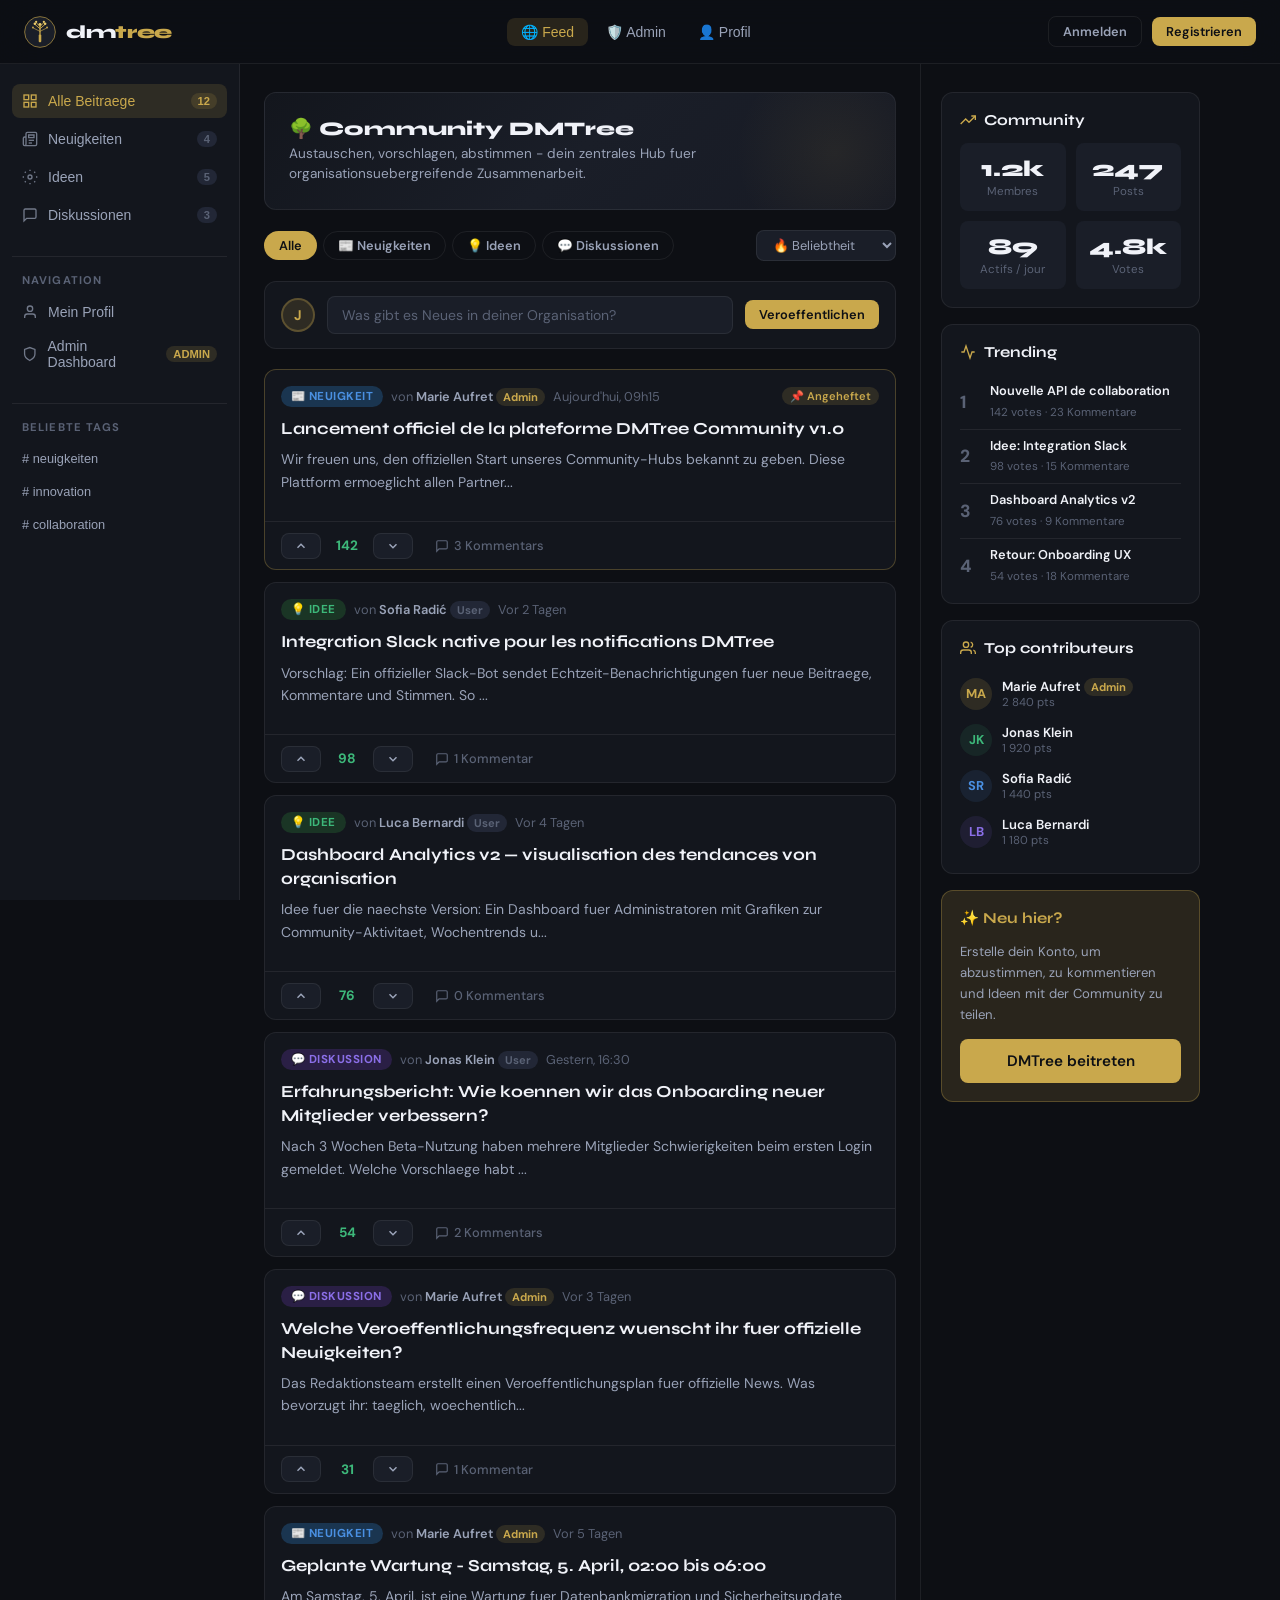
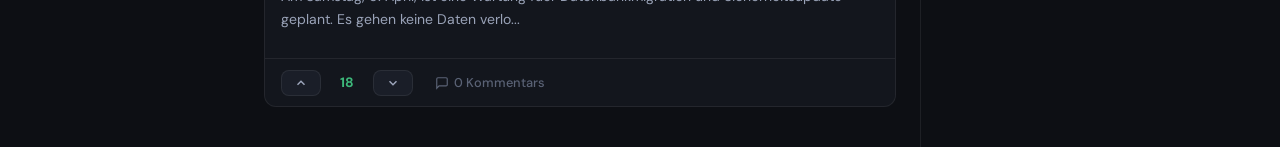
==== frontend/index.html @ 6db321a2 "project base" ====
<!DOCTYPE html>
<html lang="fr">
<head>
<meta charset="UTF-8"/>
<meta name="viewport" content="width=device-width, initial-scale=1.0"/>
<title>DMTree Community — Hub</title>
<link rel="preconnect" href="https://fonts.googleapis.com"/>
<link href="https://fonts.googleapis.com/css2?family=Syne:wght@400;600;700;800&family=DM+Sans:ital,wght@0,300;0,400;0,500;0,600;1,400&display=swap" rel="stylesheet"/>
<link rel="stylesheet" href="styles.css"/>
</head>
<body>

<!-- ─── NAVBAR ─── -->
<nav class="navbar">
  <a class="nav-logo" onclick="navigate('feed')">
    <svg viewBox="0 0 100 100" fill="none" xmlns="http://www.w3.org/2000/svg">
      <circle cx="50" cy="50" r="48" fill="#1A1E28" stroke="#C9A84C" stroke-width="2"/>
      <!-- Tree trunk -->
      <rect x="46" y="58" width="8" height="24" rx="3" fill="#C9A84C"/>
      <!-- Main branches -->
      <path d="M50 58 L50 28" stroke="#C9A84C" stroke-width="4" stroke-linecap="round"/>
      <!-- Left branches -->
      <path d="M50 40 L34 26" stroke="#C9A84C" stroke-width="3" stroke-linecap="round"/>
      <path d="M50 34 L38 20" stroke="#C9A84C" stroke-width="2.5" stroke-linecap="round"/>
      <path d="M50 48 L30 38" stroke="#C9A84C" stroke-width="2" stroke-linecap="round"/>
      <!-- Right branches -->
      <path d="M50 40 L66 26" stroke="#C9A84C" stroke-width="3" stroke-linecap="round"/>
      <path d="M50 34 L62 20" stroke="#C9A84C" stroke-width="2.5" stroke-linecap="round"/>
      <path d="M50 48 L70 38" stroke="#C9A84C" stroke-width="2" stroke-linecap="round"/>
      <!-- Leaves dots -->
      <circle cx="34" cy="24" r="4" fill="#E8C96A"/>
      <circle cx="38" cy="18" r="3.5" fill="#E8C96A"/>
      <circle cx="66" cy="24" r="4" fill="#E8C96A"/>
      <circle cx="62" cy="18" r="3.5" fill="#E8C96A"/>
      <circle cx="50" cy="26" r="4.5" fill="#E8C96A"/>
      <circle cx="28" cy="36" r="3" fill="#C9A84C"/>
      <circle cx="72" cy="36" r="3" fill="#C9A84C"/>
    </svg>
    <span class="nav-logo-text">dm<span>tree</span></span>
  </a>

  <div class="nav-center">
    <button class="nav-link active" id="nav-feed" onclick="navigate('feed')">🌐 Feed</button>
    <button class="nav-link" id="nav-admin" onclick="navigate('admin')">🛡️ Admin</button>
    <button class="nav-link" id="nav-profile" onclick="navigate('profile')">👤 Profil</button>
  </div>

  <div class="nav-right" id="nav-right">
    <button class="btn btn-ghost btn-sm" onclick="openModal('login')">Anmelden</button>
    <button class="btn btn-gold btn-sm" onclick="openModal('register')">Registrieren</button>
  </div>
</nav>

<!-- ─── SIDEBAR ─── -->
<div class="sidebar">
  <button class="sidebar-item active" onclick="setFilter('all');setSidebarActive(this)">
    <svg viewBox="0 0 24 24" fill="none" stroke="currentColor" stroke-width="2"><rect x="3" y="3" width="7" height="7"/><rect x="14" y="3" width="7" height="7"/><rect x="14" y="14" width="7" height="7"/><rect x="3" y="14" width="7" height="7"/></svg>
    Alle Beitraege
    <span class="sidebar-badge" id="badge-all">12</span>
  </button>
  <button class="sidebar-item" onclick="setFilter('news');setSidebarActive(this)">
    <svg viewBox="0 0 24 24" fill="none" stroke="currentColor" stroke-width="2"><path d="M4 22h16a2 2 0 0 0 2-2V4a2 2 0 0 0-2-2H8a2 2 0 0 0-2 2v16a2 2 0 0 1-2 2Zm0 0a2 2 0 0 1-2-2v-9c0-1.1.9-2 2-2h2"/><path d="M18 14h-8"/><path d="M15 18h-5"/><path d="M10 6h8v4h-8V6Z"/></svg>
    Neuigkeiten
    <span class="sidebar-badge">4</span>
  </button>
  <button class="sidebar-item" onclick="setFilter('idea');setSidebarActive(this)">
    <svg viewBox="0 0 24 24" fill="none" stroke="currentColor" stroke-width="2"><circle cx="12" cy="12" r="3"/><path d="M12 1v2M12 21v2M4.22 4.22l1.42 1.42M18.36 18.36l1.42 1.42M1 12h2M21 12h2M4.22 19.78l1.42-1.42M18.36 5.64l1.42-1.42"/></svg>
    Ideen
    <span class="sidebar-badge">5</span>
  </button>
  <button class="sidebar-item" onclick="setFilter('discussion');setSidebarActive(this)">
    <svg viewBox="0 0 24 24" fill="none" stroke="currentColor" stroke-width="2"><path d="M21 15a2 2 0 0 1-2 2H7l-4 4V5a2 2 0 0 1 2-2h14a2 2 0 0 1 2 2z"/></svg>
    Diskussionen
    <span class="sidebar-badge">3</span>
  </button>

  <div class="sidebar-section">
    <div class="sidebar-label">Navigation</div>
    <button class="sidebar-item" onclick="navigate('profile');setSidebarActive(this)">
      <svg viewBox="0 0 24 24" fill="none" stroke="currentColor" stroke-width="2"><path d="M20 21v-2a4 4 0 0 0-4-4H8a4 4 0 0 0-4 4v2"/><circle cx="12" cy="7" r="4"/></svg>
      Mein Profil
    </button>
    <button class="sidebar-item" onclick="navigate('admin');setSidebarActive(this)">
      <svg viewBox="0 0 24 24" fill="none" stroke="currentColor" stroke-width="2"><path d="M12 22s8-4 8-10V5l-8-3-8 3v7c0 6 8 10 8 10z"/></svg>
      Admin Dashboard
      <span class="sidebar-badge" style="background:rgba(201,168,76,0.15);color:var(--gold);">ADMIN</span>
    </button>
  </div>

  <div class="sidebar-section">
    <div class="sidebar-label">Beliebte Tags</div>
    <button class="sidebar-item" style="font-size:0.8rem;" onclick="setFilter('news');setSidebarActive(this)"># neuigkeiten</button>
    <button class="sidebar-item" style="font-size:0.8rem;" onclick="setFilter('idea');setSidebarActive(this)"># innovation</button>
    <button class="sidebar-item" style="font-size:0.8rem;" onclick="setFilter('discussion');setSidebarActive(this)"># collaboration</button>
  </div>
</div>

<!-- ─── LAYOUT ─── -->
<div class="layout">
  <div class="main">

    <!-- ════════════════ PAGE: FEED ════════════════ -->
    <div class="page active" id="page-feed">
      <div class="feed-area">
        <div class="hero-banner">
          <div class="feed-title hero-title">🌳 Community DMTree</div>
          <p class="hero-sub">Austauschen, vorschlagen, abstimmen - dein zentrales Hub fuer organisationsuebergreifende Zusammenarbeit.</p>
        </div>

        <div class="filter-bar">
          <button class="filter-chip active" onclick="setFilterChip(this,'all')">Alle</button>
          <button class="filter-chip" onclick="setFilterChip(this,'news')">📰 Neuigkeiten</button>
          <button class="filter-chip" onclick="setFilterChip(this,'idea')">💡 Ideen</button>
          <button class="filter-chip" onclick="setFilterChip(this,'discussion')">💬 Diskussionen</button>
          <select class="sort-select" onchange="sortPosts(this.value)">
            <option value="popular">🔥 Beliebtheit</option>
            <option value="recent">🕒 Neueste</option>
            <option value="comments">💬 Kommentare</option>
          </select>
        </div>

        <div class="create-bar" onclick="openModal('create')">
          <div class="avatar" style="background:var(--gold-dim);color:var(--gold);">J</div>
          <div class="create-input">Was gibt es Neues in deiner Organisation?</div>
          <button class="btn btn-gold btn-sm" onclick="event.stopPropagation();openModal('create')">Veroeffentlichen</button>
        </div>

        <div id="posts-container"></div>
      </div>

      <!-- ─── WIDGETS ─── -->
      <div class="widgets-area">
        <div class="widget">
          <div class="widget-title">
            <svg viewBox="0 0 24 24" fill="none" stroke="currentColor" stroke-width="2"><polyline points="23 6 13.5 15.5 8.5 10.5 1 18"/><polyline points="17 6 23 6 23 12"/></svg>
            Community
          </div>
          <div class="stats-grid">
            <div class="stat-box"><div class="stat-num">1.2k</div><div class="stat-label">Membres</div></div>
            <div class="stat-box"><div class="stat-num">247</div><div class="stat-label">Posts</div></div>
            <div class="stat-box"><div class="stat-num">89</div><div class="stat-label">Actifs / jour</div></div>
            <div class="stat-box"><div class="stat-num">4.8k</div><div class="stat-label">Votes</div></div>
          </div>
        </div>

        <div class="widget">
          <div class="widget-title">
            <svg viewBox="0 0 24 24" fill="none" stroke="currentColor" stroke-width="2"><polyline points="22 12 18 12 15 21 9 3 6 12 2 12"/></svg>
            Trending
          </div>
          <div class="trending-item" onclick="openPost(0)">
            <div class="trending-rank">1</div>
            <div class="trending-info"><div class="trending-title">Nouvelle API de collaboration</div><small>142 votes · 23 Kommentare</small></div>
          </div>
          <div class="trending-item" onclick="openPost(2)">
            <div class="trending-rank">2</div>
            <div class="trending-info"><div class="trending-title">Idee: Integration Slack</div><small>98 votes · 15 Kommentare</small></div>
          </div>
          <div class="trending-item" onclick="openPost(4)">
            <div class="trending-rank">3</div>
            <div class="trending-info"><div class="trending-title">Dashboard Analytics v2</div><small>76 votes · 9 Kommentare</small></div>
          </div>
          <div class="trending-item" onclick="openPost(1)">
            <div class="trending-rank">4</div>
            <div class="trending-info"><div class="trending-title">Retour: Onboarding UX</div><small>54 votes · 18 Kommentare</small></div>
          </div>
        </div>

        <div class="widget">
          <div class="widget-title">
            <svg viewBox="0 0 24 24" fill="none" stroke="currentColor" stroke-width="2"><path d="M17 21v-2a4 4 0 0 0-4-4H5a4 4 0 0 0-4 4v2"/><circle cx="9" cy="7" r="4"/><path d="M23 21v-2a4 4 0 0 0-3-3.87"/><path d="M16 3.13a4 4 0 0 1 0 7.75"/></svg>
            Top contributeurs
          </div>
          <div class="top-user">
            <div class="top-user-av" style="background:rgba(201,168,76,0.15);color:var(--gold);">MA</div>
            <div class="top-user-info"><div class="top-user-name">Marie Aufret <span class="role-badge role-admin">Admin</span></div><div class="top-user-pts">2 840 pts</div></div>
          </div>
          <div class="top-user">
            <div class="top-user-av" style="background:rgba(61,184,122,0.1);color:var(--green);">JK</div>
            <div class="top-user-info"><div class="top-user-name">Jonas Klein</div><div class="top-user-pts">1 920 pts</div></div>
          </div>
          <div class="top-user">
            <div class="top-user-av" style="background:rgba(74,144,226,0.1);color:var(--blue);">SR</div>
            <div class="top-user-info"><div class="top-user-name">Sofia Radić</div><div class="top-user-pts">1 440 pts</div></div>
          </div>
          <div class="top-user">
            <div class="top-user-av" style="background:rgba(139,111,232,0.1);color:var(--purple);">LB</div>
            <div class="top-user-info"><div class="top-user-name">Luca Bernardi</div><div class="top-user-pts">1 180 pts</div></div>
          </div>
        </div>

        <div class="widget" style="background:var(--gold-dim);border-color:var(--border-gold);">
          <div class="widget-title" style="color:var(--gold);">✨ Neu hier?</div>
          <p style="font-size:0.82rem;color:var(--text2);line-height:1.6;margin-bottom:14px;">Erstelle dein Konto, um abzustimmen, zu kommentieren und Ideen mit der Community zu teilen.</p>
          <button class="btn btn-gold btn-full" onclick="openModal('register')">DMTree beitreten</button>
        </div>
      </div>
    </div>

    <!-- ════════════════ PAGE: ADMIN ════════════════ -->
    <div class="page" id="page-admin" style="flex-direction:column;padding:28px 32px;flex:1;">
      <div style="display:flex;align-items:center;justify-content:space-between;margin-bottom:24px;">
        <div>
          <h1 style="font-family:'Syne',sans-serif;font-size:1.6rem;font-weight:800;">🛡️ Admin Dashboard</h1>
          <p style="color:var(--text2);font-size:0.875rem;margin-top:4px;">Verwaltung von Beitraegen und Benutzern</p>
        </div>
        <span class="role-badge role-admin" style="font-size:0.8rem;padding:6px 14px;">Als Admin angemeldet</span>
      </div>

      <div class="stats-grid" style="margin-bottom:24px;max-width:600px;">
        <div class="stat-box"><div class="stat-num">12</div><div class="stat-label">Aktive Beitraege</div></div>
        <div class="stat-box"><div class="stat-num">3</div><div class="stat-label">Angeheftets</div></div>
        <div class="stat-box"><div class="stat-num">1.2k</div><div class="stat-label">Benutzers</div></div>
        <div class="stat-box" style="border:1px solid var(--border-gold);"><div class="stat-num" style="color:var(--gold);">5</div><div class="stat-label">Zu moderieren</div></div>
      </div>

      <div class="widget" style="max-width:900px;">
        <div class="widget-title">📋 Beitragsverwaltung</div>
        <table class="admin-table">
          <thead>
            <tr>
              <th>Titel</th><th>Autor</th><th>Typ</th><th>Stimmen</th><th>Status</th><th>Aktionen</th>
            </tr>
          </thead>
          <tbody id="admin-table-body"></tbody>
        </table>
      </div>

      <div class="widget" style="max-width:900px;">
        <div class="widget-title">👥 Benutzerverwaltung</div>
        <table class="admin-table">
          <thead><tr><th>Benutzer</th><th>E-Mail</th><th>Rolle</th><th>Beitraege</th><th>Aktionen</th></tr></thead>
          <tbody>
            <tr>
              <td><div style="display:flex;align-items:center;gap:8px;"><div class="top-user-av comment-av" style="background:rgba(201,168,76,0.15);color:var(--gold);">MA</div>Marie Aufret</div></td>
              <td style="color:var(--text2);">m.aufret@dmtree.io</td>
              <td><span class="role-badge role-admin">Admin</span></td>
              <td>34</td>
              <td><button class="btn btn-ghost btn-sm" style="font-size:0.75rem;">Rolle bearbeiten</button></td>
            </tr>
            <tr>
              <td><div style="display:flex;align-items:center;gap:8px;"><div class="top-user-av comment-av" style="background:rgba(61,184,122,0.1);color:var(--green);">JK</div>Jonas Klein</div></td>
              <td style="color:var(--text2);">j.klein@org.eu</td>
              <td><span class="role-badge role-user">User</span></td>
              <td>18</td>
              <td><button class="btn btn-ghost btn-sm" style="font-size:0.75rem;">Rolle bearbeiten</button></td>
            </tr>
            <tr>
              <td><div style="display:flex;align-items:center;gap:8px;"><div class="top-user-av comment-av" style="background:rgba(74,144,226,0.1);color:var(--blue);">SR</div>Sofia Radić</div></td>
              <td style="color:var(--text2);">s.radic@collab.net</td>
              <td><span class="role-badge role-user">User</span></td>
              <td>12</td>
              <td><button class="btn btn-ghost btn-sm" style="font-size:0.75rem;">Rolle bearbeiten</button></td>
            </tr>
          </tbody>
        </table>
      </div>
    </div>

    <!-- ════════════════ PAGE: PROFILE ════════════════ -->
    <div class="page" id="page-profile" style="flex-direction:column;padding:28px 32px;flex:1;max-width:800px;">
      <h1 style="font-family:'Syne',sans-serif;font-size:1.6rem;font-weight:800;margin-bottom:20px;">👤 Mein Profil</h1>
      <div class="profile-header">
        <div class="profile-av-lg">J</div>
        <div class="profile-info">
          <div class="profile-name"><span id="profile-name-text">-</span> <span id="profile-role-badge" class="role-badge role-user">User</span></div>
          <div class="profile-email"><span id="profile-email-text">-</span> · <span id="profile-member-since">-</span></div>
          <div class="profile-stats">
            <div class="profile-stat"><strong id="profile-posts-count">0</strong><span>Posts</span></div>
            <div class="profile-stat"><strong id="profile-received-votes">0</strong><span>Erhaltene Stimmen</span></div>
            <div class="profile-stat"><strong id="profile-comments-count">0</strong><span>Kommentare</span></div>
            <div class="profile-stat"><strong id="profile-points">0</strong><span>Punkte</span></div>
          </div>
        </div>
        <button class="btn btn-ghost btn-sm">Modifier</button>
      </div>

      <div class="widget">
        <div class="widget-title">Meine neuesten Veroeffentlichungen</div>
        <div id="profile-posts"></div>
      </div>

      <div class="widget" style="border-color:var(--red);background:rgba(224,85,85,0.03);">
        <div class="widget-title" style="color:var(--red);">⚠️ Gefahrenbereich</div>
        <p style="font-size:0.85rem;color:var(--text2);margin-bottom:14px;">Abmeldung oder Loeschung des Kontos.</p>
        <div style="display:flex;gap:10px;">
          <button class="btn btn-ghost btn-sm" onclick="logout()">Abmelden</button>
          <button class="btn btn-sm" style="background:rgba(224,85,85,0.1);color:var(--red);border:1px solid var(--red);">Konto loeschen</button>
        </div>
      </div>
    </div>

  </div><!-- /main -->
</div><!-- /layout -->

<!-- ─── DETAIL PANEL ─── -->
<div class="detail-panel" id="detail-panel">
  <div class="detail-header">
    <button class="detail-back" onclick="closeDetail()">←</button>
    <span style="font-size:0.875rem;color:var(--text2);">Beitragsdetails</span>
    <div style="margin-left:auto;display:flex;gap:8px;" id="detail-admin-btns"></div>
  </div>
  <div class="detail-content" id="detail-content"></div>
</div>

<!-- ─── MODALS ─── -->

<!-- LOGIN -->
<div class="modal-overlay" id="modal-login" onclick="closeModalOutside(event,'login')">
  <div class="modal">
    <button class="modal-close" onclick="closeModal('login')">×</button>
    <div style="text-align:center;margin-bottom:20px;">
      <svg width="40" height="40" viewBox="0 0 100 100"><circle cx="50" cy="50" r="48" fill="#1A1E28" stroke="#C9A84C" stroke-width="2"/><rect x="46" y="58" width="8" height="24" rx="3" fill="#C9A84C"/><path d="M50 58 L50 28" stroke="#C9A84C" stroke-width="4" stroke-linecap="round"/><path d="M50 40 L34 26" stroke="#C9A84C" stroke-width="3" stroke-linecap="round"/><path d="M50 34 L38 20" stroke="#C9A84C" stroke-width="2.5" stroke-linecap="round"/><path d="M50 48 L30 38" stroke="#C9A84C" stroke-width="2" stroke-linecap="round"/><path d="M50 40 L66 26" stroke="#C9A84C" stroke-width="3" stroke-linecap="round"/><path d="M50 34 L62 20" stroke="#C9A84C" stroke-width="2.5" stroke-linecap="round"/><path d="M50 48 L70 38" stroke="#C9A84C" stroke-width="2" stroke-linecap="round"/><circle cx="34" cy="24" r="4" fill="#E8C96A"/><circle cx="38" cy="18" r="3.5" fill="#E8C96A"/><circle cx="66" cy="24" r="4" fill="#E8C96A"/><circle cx="62" cy="18" r="3.5" fill="#E8C96A"/><circle cx="50" cy="26" r="4.5" fill="#E8C96A"/></svg>
    </div>
    <div class="modal-title">Anmelden</div>
    <div class="modal-sub">Melde dich in deinem DMTree-Community-Bereich an.</div>
    <div class="form-group">
      <label class="form-label">E-Mail-Adresse</label>
      <input class="form-input" type="email" placeholder="du@organisation.com" id="login-email"/>
    </div>
    <div class="form-group">
      <label class="form-label">Passwort</label>
      <input class="form-input" type="password" placeholder="••••••••" id="login-pass"/>
    </div>
    <button class="btn btn-gold btn-full" onclick="doLogin()">Anmelden</button>
    <div class="form-footer">Noch kein Konto? <a onclick="switchModal('login','register')">Registrieren</a></div>
  </div>
</div>

<!-- REGISTER -->
<div class="modal-overlay" id="modal-register" onclick="closeModalOutside(event,'register')">
  <div class="modal">
    <button class="modal-close" onclick="closeModal('register')">×</button>
    <div class="modal-title">Konto erstellen</div>
    <div class="modal-sub">Tritt der DMTree-Community bei.</div>
    <div class="form-group">
      <label class="form-label">Vollstaendiger Name</label>
      <input class="form-input" type="text" placeholder="Vorname Nachname" id="reg-name"/>
    </div>
    <div class="form-group">
      <label class="form-label">E-Mail-Adresse</label>
      <input class="form-input" type="email" placeholder="du@organisation.com" id="reg-email"/>
    </div>
    <div class="form-group">
      <label class="form-label">Passwort</label>
      <input class="form-input" type="password" placeholder="Mindestens 8 Zeichen" id="reg-pass"/>
    </div>
    <button class="btn btn-gold btn-full" onclick="doRegister()">Mein Konto erstellen</button>
    <div class="form-footer">Schon registriert? <a onclick="switchModal('register','login')">Anmelden</a></div>
  </div>
</div>

<!-- CREATE POST -->
<div class="modal-overlay" id="modal-create" onclick="closeModalOutside(event,'create')">
  <div class="modal" style="max-width:520px;">
    <button class="modal-close" onclick="closeModal('create')">×</button>
    <div class="modal-title">Neuer Beitrag</div>
    <div class="modal-sub">Teile eine Neuigkeit, eine Idee oder starte eine Diskussion.</div>
    <div class="form-group">
      <label class="form-label">Kategorie</label>
      <div class="tag-selector">
        <button class="tag-opt sel-news" id="tag-news" onclick="selectTag('news')">📰 Neuigkeit</button>
        <button class="tag-opt" id="tag-idea" onclick="selectTag('idea')">💡 Idee</button>
        <button class="tag-opt" id="tag-disc" onclick="selectTag('discussion')">💬 Diskussion</button>
      </div>
    </div>
    <div class="form-group">
      <label class="form-label">Titel</label>
      <input class="form-input" type="text" placeholder="Klarer und praegnenter Titel..." id="post-title"/>
    </div>
    <div class="form-group">
      <label class="form-label">Inhalt</label>
      <textarea class="form-input" placeholder="Beschreibe deine Idee oder Neuigkeit..." id="post-body"></textarea>
    </div>
    <button class="btn btn-gold btn-full" onclick="submitPost()">Beitrag veroeffentlichen</button>
  </div>
</div>

<!-- TOAST -->
<div class="toast" id="toast">
  <div class="toast-dot"></div>
  <span id="toast-msg">Nachricht</span>
</div>

<script src="user.js"></script>
<script src="app.js"></script>
</body>
</html>
---- frontend/styles.css ----
:root {
  --gold: #C9A84C;
  --gold-light: #E8C96A;
  --gold-dim: rgba(201,168,76,0.15);
  --bg: #0D0F14;
  --bg2: #13161D;
  --bg3: #1A1E28;
  --bg4: #222736;
  --border: rgba(255,255,255,0.07);
  --border-gold: rgba(201,168,76,0.3);
  --text: #F0F2F8;
  --text2: #9AA3B8;
  --text3: #5A6275;
  --green: #3DB87A;
  --red: #E05555;
  --blue: #4A90E2;
  --teal: #2BB5A0;
  --orange: #E8874A;
  --purple: #8B6FE8;
  --tag-news: #1A3550;
  --tag-news-c: #4A90E2;
  --tag-idea: #1A3525;
  --tag-idea-c: #3DB87A;
  --tag-disc: #2A1F45;
  --tag-disc-c: #8B6FE8;
  --radius: 12px;
  --radius-sm: 8px;
  --shadow: 0 4px 24px rgba(0,0,0,0.4);
  --shadow-gold: 0 0 24px rgba(201,168,76,0.15);
}

*{margin:0;padding:0;box-sizing:border-box;}
body{font-family:'DM Sans',sans-serif;background:var(--bg);color:var(--text);min-height:100vh;overflow-x:hidden;}
::selection{background:var(--gold-dim);color:var(--gold-light);}

/* ─── SCROLLBAR ─── */
::-webkit-scrollbar{width:6px;}
::-webkit-scrollbar-track{background:var(--bg);}
::-webkit-scrollbar-thumb{background:var(--bg4);border-radius:3px;}

/* ─── NAVBAR ─── */
.navbar{
  position:fixed;top:0;left:0;right:0;z-index:100;
  height:64px;
  background:rgba(13,15,20,0.85);
  backdrop-filter:blur(20px);
  border-bottom:1px solid var(--border);
  display:flex;align-items:center;
  padding:0 24px;gap:0;
}
.nav-logo{display:flex;align-items:center;gap:10px;text-decoration:none;min-width:200px;}
.nav-logo svg{width:32px;height:32px;}
.nav-logo-text{font-family:'Syne',sans-serif;font-weight:800;font-size:1.15rem;color:var(--text);letter-spacing:-0.02em;}
.nav-logo-text span{color:var(--gold);}
.nav-center{flex:1;display:flex;justify-content:center;gap:4px;}
.nav-link{
  font-size:0.875rem;font-weight:500;color:var(--text2);
  padding:6px 14px;border-radius:var(--radius-sm);
  cursor:pointer;transition:all 0.2s;border:none;background:transparent;
  text-decoration:none;
}
.nav-link:hover{color:var(--text);background:var(--bg3);}
.nav-link.active{color:var(--gold);background:var(--gold-dim);}
.nav-right{min-width:200px;display:flex;justify-content:flex-end;align-items:center;gap:10px;}
.btn{
  padding:8px 18px;border-radius:var(--radius-sm);font-size:0.875rem;font-weight:600;
  cursor:pointer;transition:all 0.2s;border:none;font-family:'DM Sans',sans-serif;
}
.btn-ghost{background:transparent;color:var(--text2);border:1px solid var(--border);}
.btn-ghost:hover{color:var(--text);border-color:var(--text3);}
.btn-gold{background:var(--gold);color:#0D0F14;}
.btn-gold:hover{background:var(--gold-light);transform:translateY(-1px);box-shadow:0 4px 16px rgba(201,168,76,0.3);}
.btn-sm{padding:6px 14px;font-size:0.8rem;}
.avatar{width:34px;height:34px;border-radius:50%;background:var(--gold-dim);border:2px solid var(--border-gold);display:flex;align-items:center;justify-content:center;color:var(--gold);font-weight:700;font-size:0.875rem;cursor:pointer;}

/* ─── LAYOUT ─── */
.layout{display:flex;padding-top:64px;min-height:100vh;}

/* ─── SIDEBAR ─── */
.sidebar{
  width:240px;min-width:240px;
  position:fixed;left:0;top:64px;bottom:0;
  background:var(--bg2);border-right:1px solid var(--border);
  padding:20px 12px;overflow-y:auto;
  display:flex;flex-direction:column;gap:4px;
}
.sidebar-section{margin-top:20px;padding-top:16px;border-top:1px solid var(--border);}
.sidebar-label{font-size:0.7rem;font-weight:700;text-transform:uppercase;letter-spacing:0.1em;color:var(--text3);padding:0 10px;margin-bottom:8px;}
.sidebar-item{
  display:flex;align-items:center;gap:10px;
  padding:9px 10px;border-radius:var(--radius-sm);
  cursor:pointer;transition:all 0.2s;color:var(--text2);font-size:0.875rem;font-weight:500;
  border:none;background:transparent;width:100%;text-align:left;
}
.sidebar-item:hover{background:var(--bg3);color:var(--text);}
.sidebar-item.active{background:var(--gold-dim);color:var(--gold);}
.sidebar-item svg{width:16px;height:16px;opacity:0.7;}
.sidebar-item.active svg{opacity:1;}
.sidebar-badge{margin-left:auto;font-size:0.7rem;background:var(--bg4);color:var(--text3);padding:2px 7px;border-radius:99px;font-weight:600;}
.sidebar-item.active .sidebar-badge{background:var(--gold-dim);color:var(--gold);}

/* ─── MAIN ─── */
.main{margin-left:240px;flex:1;display:flex;gap:0;}
.feed-area{flex:1;max-width:680px;padding:28px 24px;}
.widgets-area{width:300px;min-width:300px;padding:28px 20px;border-left:1px solid var(--border);}

/* ─── FEED HEADER ─── */
.feed-header{display:flex;align-items:center;justify-content:space-between;margin-bottom:20px;}
.feed-title{font-family:'Syne',sans-serif;font-size:1.4rem;font-weight:800;}
.filter-bar{display:flex;gap:6px;align-items:center;margin-bottom:20px;flex-wrap:wrap;}
.filter-chip{
  padding:5px 14px;border-radius:99px;font-size:0.8rem;font-weight:600;
  cursor:pointer;border:1px solid var(--border);background:transparent;color:var(--text2);
  transition:all 0.18s;font-family:'DM Sans',sans-serif;
}
.filter-chip:hover{border-color:var(--text3);color:var(--text);}
.filter-chip.active{background:var(--gold);color:#0D0F14;border-color:transparent;}
.sort-select{margin-left:auto;background:var(--bg3);border:1px solid var(--border);color:var(--text2);padding:5px 12px;border-radius:var(--radius-sm);font-size:0.8rem;cursor:pointer;font-family:'DM Sans',sans-serif;}

/* ─── CREATE POST BAR ─── */
.create-bar{
  background:var(--bg2);border:1px solid var(--border);border-radius:var(--radius);
  padding:14px 16px;display:flex;align-items:center;gap:12px;margin-bottom:20px;
  cursor:pointer;transition:border-color 0.2s;
}
.create-bar:hover{border-color:var(--border-gold);}
.create-input{
  flex:1;background:var(--bg3);border:1px solid var(--border);border-radius:var(--radius-sm);
  padding:9px 14px;color:var(--text3);font-size:0.875rem;cursor:pointer;font-family:'DM Sans',sans-serif;
}

/* ─── POST CARD ─── */
.post-card{
  background:var(--bg2);border:1px solid var(--border);border-radius:var(--radius);
  padding:0;margin-bottom:12px;transition:all 0.2s;overflow:hidden;
  cursor:pointer;
}
.post-card:hover{border-color:rgba(255,255,255,0.14);box-shadow:var(--shadow);}
.post-card.pinned{border-color:var(--border-gold);}
.post-card-body{padding:16px 16px 14px;}
.post-meta{display:flex;align-items:center;gap:8px;margin-bottom:10px;flex-wrap:wrap;}
.tag{padding:3px 10px;border-radius:99px;font-size:0.72rem;font-weight:700;text-transform:uppercase;letter-spacing:0.04em;}
.tag-news{background:var(--tag-news);color:var(--tag-news-c);}
.tag-idea{background:var(--tag-idea);color:var(--tag-idea-c);}
.tag-disc{background:var(--tag-disc);color:var(--tag-disc-c);}
.post-author{font-size:0.8rem;color:var(--text3);}
.post-author strong{color:var(--text2);font-weight:600;}
.post-pinned-badge{
  font-size:0.7rem;color:var(--gold);background:var(--gold-dim);
  padding:2px 8px;border-radius:99px;font-weight:600;margin-left:auto;
}
.post-title{font-family:'Syne',sans-serif;font-size:1.05rem;font-weight:700;line-height:1.4;margin-bottom:8px;}
.post-excerpt{font-size:0.875rem;color:var(--text2);line-height:1.6;margin-bottom:14px;}
.post-footer{display:flex;align-items:center;gap:12px;border-top:1px solid var(--border);padding:10px 16px;}
.vote-btn{
  display:flex;align-items:center;gap:5px;
  background:var(--bg3);border:1px solid var(--border);border-radius:var(--radius-sm);
  padding:5px 12px;cursor:pointer;transition:all 0.2s;font-size:0.8rem;font-weight:600;color:var(--text2);
}
.vote-btn:hover{border-color:var(--text3);}
.vote-btn.up:hover,.vote-btn.up.active{background:rgba(61,184,122,0.1);border-color:var(--green);color:var(--green);}
.vote-btn.down:hover,.vote-btn.down.active{background:rgba(224,85,85,0.1);border-color:var(--red);color:var(--red);}
.score{font-size:0.85rem;font-weight:700;color:var(--text);min-width:28px;text-align:center;}
.score.positive{color:var(--green);}
.score.negative{color:var(--red);}
.post-action{
  display:flex;align-items:center;gap:5px;color:var(--text3);font-size:0.8rem;font-weight:500;
  padding:5px 10px;border-radius:var(--radius-sm);cursor:pointer;transition:background 0.15s;
}
.post-action:hover{background:var(--bg3);color:var(--text2);}
.role-badge{font-size:0.7rem;padding:2px 7px;border-radius:99px;font-weight:700;}
.role-admin{background:rgba(201,168,76,0.15);color:var(--gold);}
.role-user{background:var(--bg4);color:var(--text3);}

/* ─── WIDGETS ─── */
.widget{background:var(--bg2);border:1px solid var(--border);border-radius:var(--radius);padding:18px;margin-bottom:16px;}
.widget-title{font-family:'Syne',sans-serif;font-size:0.95rem;font-weight:700;margin-bottom:14px;display:flex;align-items:center;gap:8px;}
.widget-title svg{width:16px;height:16px;color:var(--gold);}
.trending-item{display:flex;align-items:center;gap:10px;padding:8px 0;border-bottom:1px solid var(--border);cursor:pointer;}
.trending-item:last-child{border-bottom:none;padding-bottom:0;}
.trending-rank{font-size:1.1rem;font-weight:800;color:var(--text3);min-width:20px;}
.trending-info{flex:1;}
.trending-title{font-size:0.8rem;font-weight:600;line-height:1.3;color:var(--text);}
.trending-info small{font-size:0.72rem;color:var(--text3);}
.top-user{display:flex;align-items:center;gap:10px;padding:7px 0;}
.top-user-av{width:32px;height:32px;border-radius:50%;display:flex;align-items:center;justify-content:center;font-weight:700;font-size:0.8rem;flex-shrink:0;}
.top-user-info{flex:1;}
.top-user-name{font-size:0.82rem;font-weight:600;}
.top-user-pts{font-size:0.72rem;color:var(--text3);}
.stats-grid{display:grid;grid-template-columns:1fr 1fr;gap:10px;}
.stat-box{background:var(--bg3);border-radius:var(--radius-sm);padding:12px;text-align:center;}
.stat-num{font-family:'Syne',sans-serif;font-size:1.4rem;font-weight:800;color:var(--text);}
.stat-label{font-size:0.72rem;color:var(--text3);margin-top:2px;}

/* ─── MODAL ─── */
.modal-overlay{
  position:fixed;inset:0;z-index:200;
  background:rgba(5,7,12,0.85);backdrop-filter:blur(8px);
  display:flex;align-items:center;justify-content:center;
  opacity:0;pointer-events:none;transition:opacity 0.25s;
}
.modal-overlay.open{opacity:1;pointer-events:all;}
.modal{
  background:var(--bg2);border:1px solid var(--border);border-radius:16px;
  width:100%;max-width:440px;padding:32px;position:relative;
  transform:translateY(20px);transition:transform 0.25s;
  box-shadow:0 24px 80px rgba(0,0,0,0.6);
}
.modal-overlay.open .modal{transform:translateY(0);}
.modal-title{font-family:'Syne',sans-serif;font-size:1.5rem;font-weight:800;margin-bottom:6px;}
.modal-sub{color:var(--text2);font-size:0.875rem;margin-bottom:24px;}
.modal-close{position:absolute;top:20px;right:20px;background:var(--bg3);border:1px solid var(--border);color:var(--text2);width:30px;height:30px;border-radius:50%;cursor:pointer;display:flex;align-items:center;justify-content:center;font-size:1rem;}
.form-group{margin-bottom:16px;}
.form-label{font-size:0.8rem;font-weight:600;color:var(--text2);margin-bottom:6px;display:block;}
.form-input{
  width:100%;background:var(--bg3);border:1px solid var(--border);border-radius:var(--radius-sm);
  padding:10px 14px;color:var(--text);font-size:0.875rem;font-family:'DM Sans',sans-serif;
  transition:border-color 0.2s;outline:none;
}
.form-input:focus{border-color:var(--gold);}
.form-input::placeholder{color:var(--text3);}
textarea.form-input{resize:vertical;min-height:100px;}
.form-divider{text-align:center;color:var(--text3);font-size:0.8rem;margin:16px 0;position:relative;}
.form-divider::before,.form-divider::after{content:'';position:absolute;top:50%;width:40%;height:1px;background:var(--border);}
.form-divider::before{left:0;}
.form-divider::after{right:0;}
.form-footer{text-align:center;font-size:0.82rem;color:var(--text3);margin-top:16px;}
.form-footer a{color:var(--gold);cursor:pointer;text-decoration:none;font-weight:600;}
.tag-selector{display:flex;gap:8px;margin-top:6px;}
.tag-opt{
  flex:1;padding:8px;border-radius:var(--radius-sm);border:1px solid var(--border);
  cursor:pointer;font-size:0.78rem;font-weight:700;text-align:center;background:transparent;
  transition:all 0.2s;font-family:'DM Sans',sans-serif;color:var(--text3);
}
.tag-opt.sel-news{border-color:var(--tag-news-c);color:var(--tag-news-c);background:var(--tag-news);}
.tag-opt.sel-idea{border-color:var(--tag-idea-c);color:var(--tag-idea-c);background:var(--tag-idea);}
.tag-opt.sel-disc{border-color:var(--tag-disc-c);color:var(--tag-disc-c);background:var(--tag-disc);}
.btn-full{width:100%;padding:12px;font-size:0.95rem;}

/* ─── POST DETAIL PANEL ─── */
.detail-panel{
  position:fixed;right:0;top:64px;bottom:0;width:560px;
  background:var(--bg2);border-left:1px solid var(--border);
  overflow-y:auto;z-index:90;
  transform:translateX(100%);transition:transform 0.3s cubic-bezier(0.4,0,0.2,1);
}
.detail-panel.open{transform:translateX(0);}
.detail-header{
  position:sticky;top:0;background:var(--bg2);border-bottom:1px solid var(--border);
  padding:16px 20px;display:flex;align-items:center;gap:12px;z-index:1;
}
.detail-back{
  background:var(--bg3);border:1px solid var(--border);color:var(--text2);
  width:34px;height:34px;border-radius:var(--radius-sm);cursor:pointer;
  display:flex;align-items:center;justify-content:center;font-size:1rem;
}
.detail-content{padding:24px 24px 100px;}
.detail-title{font-family:'Syne',sans-serif;font-size:1.3rem;font-weight:800;line-height:1.4;margin:12px 0;}
.detail-body{font-size:0.9rem;line-height:1.8;color:var(--text2);margin-bottom:24px;}
.comments-section{border-top:1px solid var(--border);padding-top:20px;}
.comments-title{font-family:'Syne',sans-serif;font-size:1rem;font-weight:700;margin-bottom:16px;}
.comment{padding:14px 0;border-bottom:1px solid var(--border);}
.comment:last-child{border-bottom:none;}
.comment-meta{display:flex;align-items:center;gap:8px;margin-bottom:6px;}
.comment-av{width:28px;height:28px;border-radius:50%;display:flex;align-items:center;justify-content:center;font-weight:700;font-size:0.75rem;flex-shrink:0;}
.comment-author{font-size:0.82rem;font-weight:600;}
.comment-date{font-size:0.75rem;color:var(--text3);margin-left:auto;}
.comment-body{font-size:0.875rem;color:var(--text2);line-height:1.6;padding-left:36px;}
.comment-actions{padding-left:36px;margin-top:6px;display:flex;gap:8px;}
.comment-action{font-size:0.75rem;color:var(--text3);cursor:pointer;padding:2px 6px;border-radius:4px;transition:background 0.15s;}
.comment-action:hover{background:var(--bg3);color:var(--text2);}
.comment-form{background:var(--bg3);border:1px solid var(--border);border-radius:var(--radius);padding:14px;margin-top:16px;}
.comment-form-title{font-size:0.82rem;font-weight:600;color:var(--text2);margin-bottom:10px;}
.delete-btn{color:var(--red) !important;}

/* ─── TOAST ─── */
.toast{
  position:fixed;bottom:24px;left:50%;transform:translateX(-50%) translateY(20px);
  background:var(--bg3);border:1px solid var(--border);border-radius:var(--radius-sm);
  padding:12px 20px;font-size:0.875rem;color:var(--text);
  box-shadow:var(--shadow);opacity:0;transition:all 0.3s;pointer-events:none;z-index:300;
  display:flex;align-items:center;gap:10px;white-space:nowrap;
}
.toast.show{opacity:1;transform:translateX(-50%) translateY(0);}
.toast.success .toast-dot{background:var(--green);}
.toast.error .toast-dot{background:var(--red);}
.toast-dot{width:8px;height:8px;border-radius:50%;background:var(--gold);}

/* ─── HEADER BANNER ─── */
.hero-banner{
  background:linear-gradient(135deg,#13161D 0%,#1A1E28 50%,#171A24 100%);
  border:1px solid var(--border);border-radius:var(--radius);
  padding:24px 24px;margin-bottom:20px;position:relative;overflow:hidden;
}
.hero-banner::before{
  content:'';position:absolute;top:-40px;right:-40px;width:200px;height:200px;
  background:radial-gradient(circle,rgba(201,168,76,0.08) 0%,transparent 70%);
  border-radius:50%;
}
.hero-title{font-family:'Syne',sans-serif;font-size:1.2rem;font-weight:800;margin-bottom:4px;}
.hero-sub{font-size:0.85rem;color:var(--text2);line-height:1.5;}

/* ─── EMPTY STATE ─── */
.empty-state{text-align:center;padding:60px 20px;color:var(--text3);}
.empty-state svg{width:48px;height:48px;margin-bottom:16px;opacity:0.3;}
.empty-state h3{font-family:'Syne',sans-serif;font-size:1.1rem;color:var(--text2);margin-bottom:8px;}

/* ─── PROFILE SECTION ─── */
.profile-header{
  background:var(--bg2);border:1px solid var(--border);border-radius:var(--radius);
  padding:24px;margin-bottom:16px;display:flex;align-items:flex-start;gap:20px;
}
.profile-av-lg{width:64px;height:64px;border-radius:50%;background:var(--gold-dim);border:2px solid var(--border-gold);display:flex;align-items:center;justify-content:center;font-weight:800;font-size:1.4rem;color:var(--gold);}
.profile-info{flex:1;}
.profile-name{font-family:'Syne',sans-serif;font-size:1.3rem;font-weight:800;margin-bottom:4px;}
.profile-email{font-size:0.875rem;color:var(--text3);margin-bottom:10px;}
.profile-stats{display:flex;gap:20px;}
.profile-stat{text-align:center;}
.profile-stat strong{font-family:'Syne',sans-serif;font-size:1.1rem;font-weight:800;display:block;}
.profile-stat span{font-size:0.75rem;color:var(--text3);}

/* ─── ADMIN PANEL ─── */
.admin-table{width:100%;border-collapse:collapse;}
.admin-table th{font-size:0.75rem;font-weight:700;color:var(--text3);text-transform:uppercase;letter-spacing:0.08em;padding:10px 12px;border-bottom:1px solid var(--border);text-align:left;}
.admin-table td{padding:12px;border-bottom:1px solid var(--border);font-size:0.875rem;vertical-align:middle;}
.admin-table tr:hover td{background:var(--bg3);}
.status-dot{width:8px;height:8px;border-radius:50%;display:inline-block;margin-right:6px;}
.status-active{background:var(--green);}
.status-pinned{background:var(--gold);}

/* ─── PAGES ─── */
.page{display:none;}
.page.active{display:flex;gap:0;}
.page-full{display:none;flex-direction:column;}
.page-full.active{display:flex;}

/* ─── ANIMATIONS ─── */
@keyframes fadeUp{from{opacity:0;transform:translateY(12px);}to{opacity:1;transform:translateY(0);}}
.post-card{animation:fadeUp 0.3s ease both;}
.post-card:nth-child(1){animation-delay:0.05s;}
.post-card:nth-child(2){animation-delay:0.1s;}
.post-card:nth-child(3){animation-delay:0.15s;}
.post-card:nth-child(4){animation-delay:0.2s;}
.post-card:nth-child(5){animation-delay:0.25s;}

/* ─── RESPONSIVE ─── */
@media(max-width:1100px){.widgets-area{display:none;}}
@media(max-width:768px){
  .sidebar{transform:translateX(-100%);}
  .main{margin-left:0;}
  .detail-panel{width:100%;}
  .feed-area{padding:16px;}
}
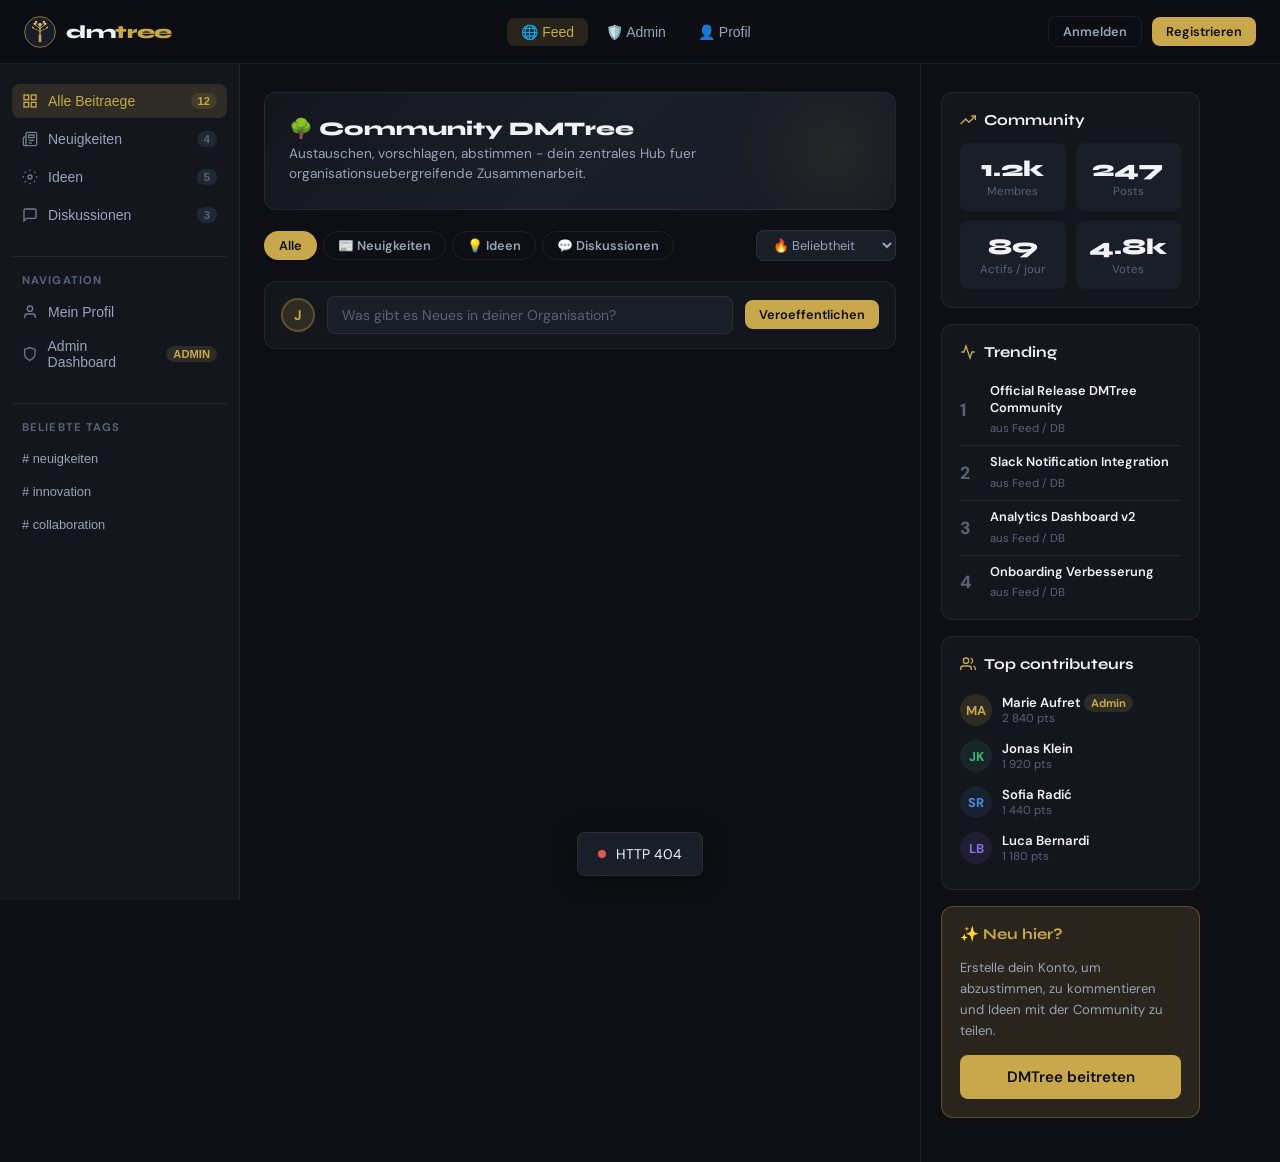
==== commit 64b3d72b: "js für Kommentare und upvote" ====
--- a/frontend/index.html
+++ b/frontend/index.html
@@ -148,21 +148,21 @@
             <svg viewBox="0 0 24 24" fill="none" stroke="currentColor" stroke-width="2"><polyline points="22 12 18 12 15 21 9 3 6 12 2 12"/></svg>
             Trending
           </div>
-          <div class="trending-item" onclick="openPost(0)">
+          <div class="trending-item" onclick="openPost(10)">
             <div class="trending-rank">1</div>
-            <div class="trending-info"><div class="trending-title">Nouvelle API de collaboration</div><small>142 votes · 23 Kommentare</small></div>
-          </div>
-          <div class="trending-item" onclick="openPost(2)">
+            <div class="trending-info"><div class="trending-title">Official Release DMTree Community</div><small>aus Feed / DB</small></div>
+          </div>
+          <div class="trending-item" onclick="openPost(11)">
             <div class="trending-rank">2</div>
-            <div class="trending-info"><div class="trending-title">Idee: Integration Slack</div><small>98 votes · 15 Kommentare</small></div>
-          </div>
-          <div class="trending-item" onclick="openPost(4)">
+            <div class="trending-info"><div class="trending-title">Slack Notification Integration</div><small>aus Feed / DB</small></div>
+          </div>
+          <div class="trending-item" onclick="openPost(13)">
             <div class="trending-rank">3</div>
-            <div class="trending-info"><div class="trending-title">Dashboard Analytics v2</div><small>76 votes · 9 Kommentare</small></div>
-          </div>
-          <div class="trending-item" onclick="openPost(1)">
+            <div class="trending-info"><div class="trending-title">Analytics Dashboard v2</div><small>aus Feed / DB</small></div>
+          </div>
+          <div class="trending-item" onclick="openPost(12)">
             <div class="trending-rank">4</div>
-            <div class="trending-info"><div class="trending-title">Retour: Onboarding UX</div><small>54 votes · 18 Kommentare</small></div>
+            <div class="trending-info"><div class="trending-title">Onboarding Verbesserung</div><small>aus Feed / DB</small></div>
           </div>
         </div>
 
@@ -383,6 +383,8 @@
 </div>
 
 <script src="user.js"></script>
+<script src="comment.js"></script>
+<script src="post.js"></script>
 <script src="app.js"></script>
 </body>
 </html>
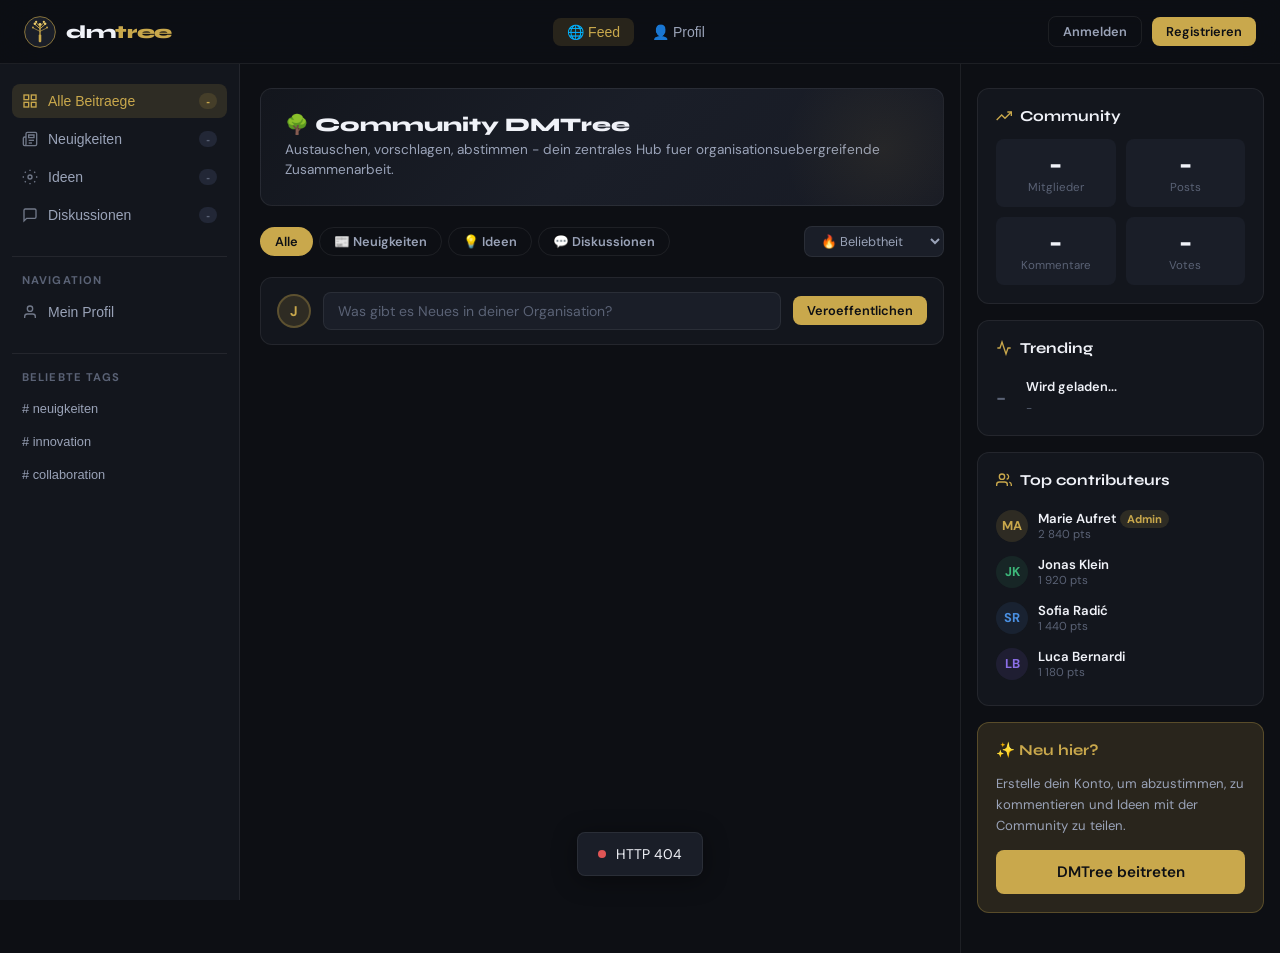
==== commit ebb0059a: "feat: votes toggle, likes/dislikes, widgets" ====
--- a/frontend/index.html
+++ b/frontend/index.html
@@ -9,6 +9,8 @@
 <link rel="stylesheet" href="styles.css"/>
 </head>
 <body>
+
+<div class="widgets-backdrop" id="widgets-backdrop" onclick="closeWidgetsPanel()"></div>
 
 <!-- ─── NAVBAR ─── -->
 <nav class="navbar">
@@ -46,6 +48,9 @@
   </div>
 
   <div class="nav-right" id="nav-right">
+    <button class="widgets-toggle" id="widgets-toggle" onclick="toggleWidgetsPanel()" aria-label="Widgets anzeigen">
+      <span></span><span></span><span></span>
+    </button>
     <button class="btn btn-ghost btn-sm" onclick="openModal('login')">Anmelden</button>
     <button class="btn btn-gold btn-sm" onclick="openModal('register')">Registrieren</button>
   </div>
@@ -56,22 +61,22 @@
   <button class="sidebar-item active" onclick="setFilter('all');setSidebarActive(this)">
     <svg viewBox="0 0 24 24" fill="none" stroke="currentColor" stroke-width="2"><rect x="3" y="3" width="7" height="7"/><rect x="14" y="3" width="7" height="7"/><rect x="14" y="14" width="7" height="7"/><rect x="3" y="14" width="7" height="7"/></svg>
     Alle Beitraege
-    <span class="sidebar-badge" id="badge-all">12</span>
+    <span class="sidebar-badge" id="badge-all">-</span>
   </button>
   <button class="sidebar-item" onclick="setFilter('news');setSidebarActive(this)">
     <svg viewBox="0 0 24 24" fill="none" stroke="currentColor" stroke-width="2"><path d="M4 22h16a2 2 0 0 0 2-2V4a2 2 0 0 0-2-2H8a2 2 0 0 0-2 2v16a2 2 0 0 1-2 2Zm0 0a2 2 0 0 1-2-2v-9c0-1.1.9-2 2-2h2"/><path d="M18 14h-8"/><path d="M15 18h-5"/><path d="M10 6h8v4h-8V6Z"/></svg>
     Neuigkeiten
-    <span class="sidebar-badge">4</span>
+    <span class="sidebar-badge" id="badge-news">-</span>
   </button>
   <button class="sidebar-item" onclick="setFilter('idea');setSidebarActive(this)">
     <svg viewBox="0 0 24 24" fill="none" stroke="currentColor" stroke-width="2"><circle cx="12" cy="12" r="3"/><path d="M12 1v2M12 21v2M4.22 4.22l1.42 1.42M18.36 18.36l1.42 1.42M1 12h2M21 12h2M4.22 19.78l1.42-1.42M18.36 5.64l1.42-1.42"/></svg>
     Ideen
-    <span class="sidebar-badge">5</span>
+    <span class="sidebar-badge" id="badge-idea">-</span>
   </button>
   <button class="sidebar-item" onclick="setFilter('discussion');setSidebarActive(this)">
     <svg viewBox="0 0 24 24" fill="none" stroke="currentColor" stroke-width="2"><path d="M21 15a2 2 0 0 1-2 2H7l-4 4V5a2 2 0 0 1 2-2h14a2 2 0 0 1 2 2z"/></svg>
     Diskussionen
-    <span class="sidebar-badge">3</span>
+    <span class="sidebar-badge" id="badge-discussion">-</span>
   </button>
 
   <div class="sidebar-section">
@@ -80,7 +85,7 @@
       <svg viewBox="0 0 24 24" fill="none" stroke="currentColor" stroke-width="2"><path d="M20 21v-2a4 4 0 0 0-4-4H8a4 4 0 0 0-4 4v2"/><circle cx="12" cy="7" r="4"/></svg>
       Mein Profil
     </button>
-    <button class="sidebar-item" onclick="navigate('admin');setSidebarActive(this)">
+    <button class="sidebar-item" id="sidebar-admin-link" onclick="navigate('admin');setSidebarActive(this)">
       <svg viewBox="0 0 24 24" fill="none" stroke="currentColor" stroke-width="2"><path d="M12 22s8-4 8-10V5l-8-3-8 3v7c0 6 8 10 8 10z"/></svg>
       Admin Dashboard
       <span class="sidebar-badge" style="background:rgba(201,168,76,0.15);color:var(--gold);">ADMIN</span>
@@ -136,10 +141,10 @@
             Community
           </div>
           <div class="stats-grid">
-            <div class="stat-box"><div class="stat-num">1.2k</div><div class="stat-label">Membres</div></div>
-            <div class="stat-box"><div class="stat-num">247</div><div class="stat-label">Posts</div></div>
-            <div class="stat-box"><div class="stat-num">89</div><div class="stat-label">Actifs / jour</div></div>
-            <div class="stat-box"><div class="stat-num">4.8k</div><div class="stat-label">Votes</div></div>
+            <div class="stat-box"><div class="stat-num" id="community-members">-</div><div class="stat-label">Mitglieder</div></div>
+            <div class="stat-box"><div class="stat-num" id="community-posts">-</div><div class="stat-label">Posts</div></div>
+            <div class="stat-box"><div class="stat-num" id="community-comments">-</div><div class="stat-label">Kommentare</div></div>
+            <div class="stat-box"><div class="stat-num" id="community-votes">-</div><div class="stat-label">Votes</div></div>
           </div>
         </div>
 
@@ -148,21 +153,11 @@
             <svg viewBox="0 0 24 24" fill="none" stroke="currentColor" stroke-width="2"><polyline points="22 12 18 12 15 21 9 3 6 12 2 12"/></svg>
             Trending
           </div>
-          <div class="trending-item" onclick="openPost(10)">
-            <div class="trending-rank">1</div>
-            <div class="trending-info"><div class="trending-title">Official Release DMTree Community</div><small>aus Feed / DB</small></div>
-          </div>
-          <div class="trending-item" onclick="openPost(11)">
-            <div class="trending-rank">2</div>
-            <div class="trending-info"><div class="trending-title">Slack Notification Integration</div><small>aus Feed / DB</small></div>
-          </div>
-          <div class="trending-item" onclick="openPost(13)">
-            <div class="trending-rank">3</div>
-            <div class="trending-info"><div class="trending-title">Analytics Dashboard v2</div><small>aus Feed / DB</small></div>
-          </div>
-          <div class="trending-item" onclick="openPost(12)">
-            <div class="trending-rank">4</div>
-            <div class="trending-info"><div class="trending-title">Onboarding Verbesserung</div><small>aus Feed / DB</small></div>
+          <div id="trending-list">
+            <div class="trending-item">
+              <div class="trending-rank">-</div>
+              <div class="trending-info"><div class="trending-title">Wird geladen...</div><small>-</small></div>
+            </div>
           </div>
         </div>
 
@@ -383,6 +378,7 @@
 </div>
 
 <script src="user.js"></script>
+<script src="vote.js"></script>
 <script src="comment.js"></script>
 <script src="post.js"></script>
 <script src="app.js"></script>
--- a/frontend/styles.css
+++ b/frontend/styles.css
@@ -62,6 +62,26 @@
 .nav-link:hover{color:var(--text);background:var(--bg3);}
 .nav-link.active{color:var(--gold);background:var(--gold-dim);}
 .nav-right{min-width:200px;display:flex;justify-content:flex-end;align-items:center;gap:10px;}
+.widgets-toggle{
+  display:none;
+  width:34px;height:34px;
+  border-radius:8px;
+  border:1px solid var(--border);
+  background:var(--bg3);
+  cursor:pointer;
+  align-items:center;justify-content:center;
+  flex-direction:column;gap:4px;
+}
+.widgets-toggle span{
+  display:block;width:14px;height:2px;background:var(--text2);border-radius:2px;
+}
+.widgets-backdrop{
+  position:fixed;inset:64px 0 0 0;
+  background:rgba(0,0,0,0.45);
+  opacity:0;pointer-events:none;transition:opacity 0.2s;
+  z-index:119;
+}
+.widgets-backdrop.open{opacity:1;pointer-events:all;}
 .btn{
   padding:8px 18px;border-radius:var(--radius-sm);font-size:0.875rem;font-weight:600;
   cursor:pointer;transition:all 0.2s;border:none;font-family:'DM Sans',sans-serif;
@@ -74,7 +94,7 @@
 .avatar{width:34px;height:34px;border-radius:50%;background:var(--gold-dim);border:2px solid var(--border-gold);display:flex;align-items:center;justify-content:center;color:var(--gold);font-weight:700;font-size:0.875rem;cursor:pointer;}
 
 /* ─── LAYOUT ─── */
-.layout{display:flex;padding-top:64px;min-height:100vh;}
+.layout{display:flex;padding-top:64px;min-height:100vh;width:100%;}
 
 /* ─── SIDEBAR ─── */
 .sidebar{
@@ -100,9 +120,27 @@
 .sidebar-item.active .sidebar-badge{background:var(--gold-dim);color:var(--gold);}
 
 /* ─── MAIN ─── */
-.main{margin-left:240px;flex:1;display:flex;gap:0;}
-.feed-area{flex:1;max-width:680px;padding:28px 24px;}
-.widgets-area{width:300px;min-width:300px;padding:28px 20px;border-left:1px solid var(--border);}
+.main{
+  margin-left:240px;
+  width:calc(100vw - 240px);
+  max-width:none;
+  display:flex;
+  gap:0;
+  justify-content:space-between;
+}
+.feed-area{
+  flex:1 1 auto;
+  min-width:0;
+  max-width:calc(100vw - 240px - 340px);
+  padding:28px 20px 28px 24px;
+}
+.widgets-area{
+  width:340px;
+  min-width:340px;
+  padding:28px 20px;
+  border-left:1px solid var(--border);
+  margin-left:auto;
+}
 
 /* ─── FEED HEADER ─── */
 .feed-header{display:flex;align-items:center;justify-content:space-between;margin-bottom:20px;}
@@ -269,6 +307,8 @@
 .comment-actions{padding-left:36px;margin-top:6px;display:flex;gap:8px;}
 .comment-action{font-size:0.75rem;color:var(--text3);cursor:pointer;padding:2px 6px;border-radius:4px;transition:background 0.15s;}
 .comment-action:hover{background:var(--bg3);color:var(--text2);}
+.comment-action.active-like{background:rgba(61,184,122,0.12);color:var(--green);border:1px solid rgba(61,184,122,0.35);}
+.comment-action.active-dislike{background:rgba(224,85,85,0.12);color:var(--red);border:1px solid rgba(224,85,85,0.35);}
 .comment-form{background:var(--bg3);border:1px solid var(--border);border-radius:var(--radius);padding:14px;margin-top:16px;}
 .comment-form-title{font-size:0.82rem;font-weight:600;color:var(--text2);margin-bottom:10px;}
 .delete-btn{color:var(--red) !important;}
@@ -344,10 +384,48 @@
 .post-card:nth-child(5){animation-delay:0.25s;}
 
 /* ─── RESPONSIVE ─── */
-@media(max-width:1100px){.widgets-area{display:none;}}
+@media (min-width: 1700px){
+  .widgets-area{width:360px;min-width:360px;}
+  .feed-area{max-width:calc(100vw - 240px - 360px);padding:28px 28px 28px 28px;}
+}
+@media (max-width: 1400px){
+  .widgets-area{width:320px;min-width:320px;padding:24px 16px;}
+  .feed-area{max-width:calc(100vw - 240px - 320px);padding:24px 16px 24px 20px;}
+}
+@media (max-width:1100px){
+  .widgets-toggle{display:inline-flex;}
+  .widgets-area{
+    position:fixed;
+    right:0;
+    top:64px;
+    bottom:0;
+    width:340px;
+    min-width:340px;
+    margin-left:0;
+    background:var(--bg2);
+    z-index:120;
+    overflow-y:auto;
+    transform:translateX(100%);
+    transition:transform 0.25s ease;
+    display:block;
+  }
+  .widgets-area.open{transform:translateX(0);}
+  .main{width:calc(100vw - 240px);}
+  .feed-area{max-width:100%;padding:20px;}
+}
 @media(max-width:768px){
   .sidebar{transform:translateX(-100%);}
-  .main{margin-left:0;}
+  .main{margin-left:0;width:100vw;}
   .detail-panel{width:100%;}
-  .feed-area{padding:16px;}
-}
+  .feed-area{padding:14px;}
+  .navbar{padding:0 12px;}
+  .nav-logo{min-width:auto;}
+  .nav-right{min-width:auto;}
+  .nav-center{gap:2px;}
+  .nav-link{padding:6px 8px;font-size:0.78rem;}
+  .widgets-area{
+    width:min(92vw,360px);
+    min-width:0;
+    padding:18px 14px;
+  }
+}
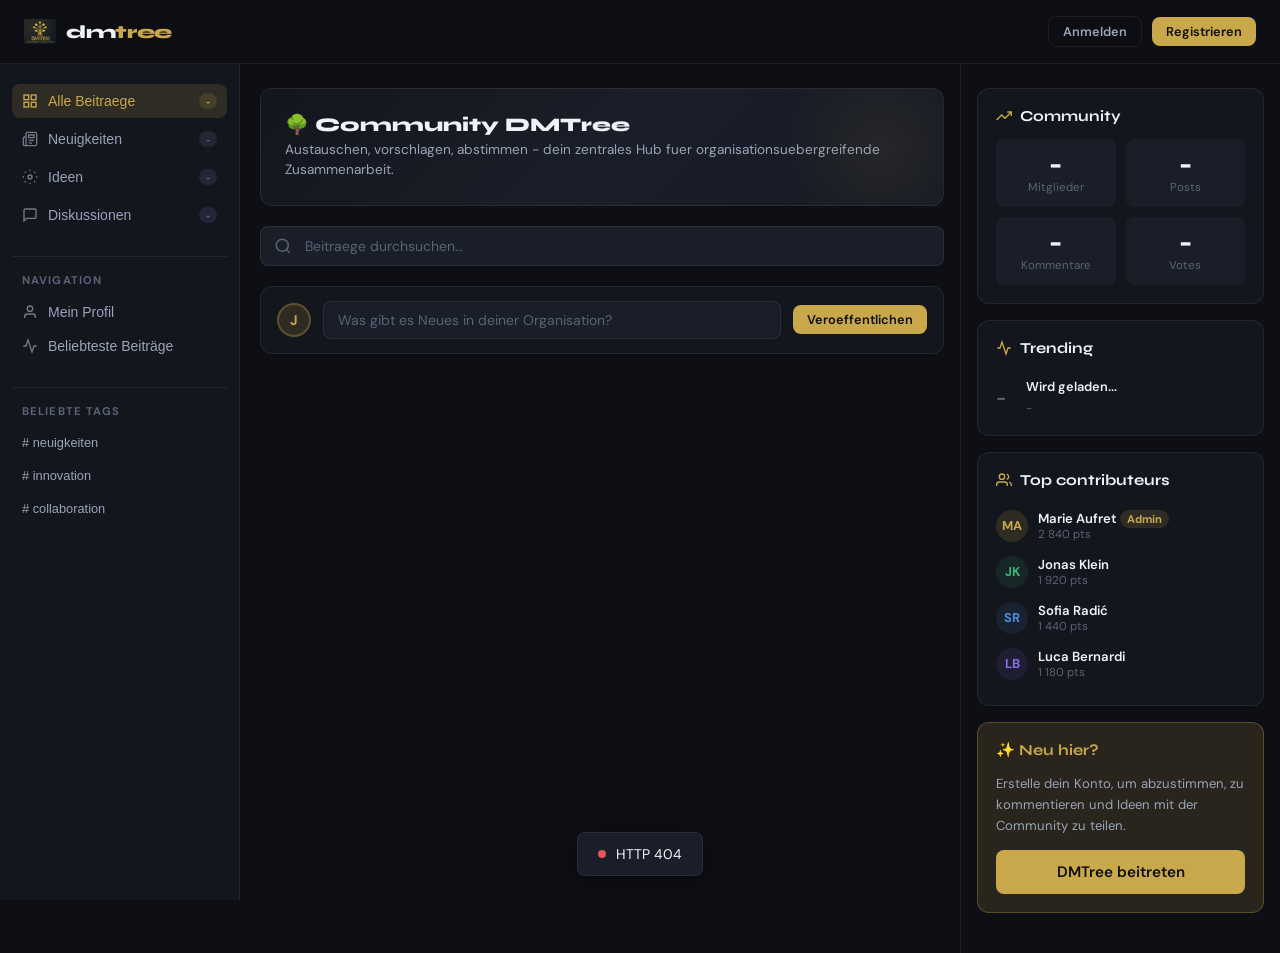
==== commit 6f4819c0: "frontend verbesserungen" ====
--- a/frontend/index.html
+++ b/frontend/index.html
@@ -3,6 +3,8 @@
 <head>
 <meta charset="UTF-8"/>
 <meta name="viewport" content="width=device-width, initial-scale=1.0"/>
+<!-- Optional: eigenen API-Host (z. B. http://127.0.0.1:8080), wenn index.html nicht ueber denselben Host wie /api erreichbar ist -->
+<meta name="api-base" content=""/>
 <title>DMTree Community — Hub</title>
 <link rel="preconnect" href="https://fonts.googleapis.com"/>
 <link href="https://fonts.googleapis.com/css2?family=Syne:wght@400;600;700;800&family=DM+Sans:ital,wght@0,300;0,400;0,500;0,600;1,400&display=swap" rel="stylesheet"/>
@@ -11,40 +13,20 @@
 <body>
 
 <div class="widgets-backdrop" id="widgets-backdrop" onclick="closeWidgetsPanel()"></div>
+<div class="sidebar-backdrop" id="sidebar-backdrop" onclick="closeSidebar()" aria-hidden="true"></div>
 
 <!-- ─── NAVBAR ─── -->
 <nav class="navbar">
+  <button type="button" class="sidebar-toggle" id="sidebar-toggle" onclick="toggleSidebar()" aria-label="Menü öffnen" aria-expanded="false" aria-controls="sidebar">
+    <span></span><span></span><span></span>
+  </button>
   <a class="nav-logo" onclick="navigate('feed')">
-    <svg viewBox="0 0 100 100" fill="none" xmlns="http://www.w3.org/2000/svg">
-      <circle cx="50" cy="50" r="48" fill="#1A1E28" stroke="#C9A84C" stroke-width="2"/>
-      <!-- Tree trunk -->
-      <rect x="46" y="58" width="8" height="24" rx="3" fill="#C9A84C"/>
-      <!-- Main branches -->
-      <path d="M50 58 L50 28" stroke="#C9A84C" stroke-width="4" stroke-linecap="round"/>
-      <!-- Left branches -->
-      <path d="M50 40 L34 26" stroke="#C9A84C" stroke-width="3" stroke-linecap="round"/>
-      <path d="M50 34 L38 20" stroke="#C9A84C" stroke-width="2.5" stroke-linecap="round"/>
-      <path d="M50 48 L30 38" stroke="#C9A84C" stroke-width="2" stroke-linecap="round"/>
-      <!-- Right branches -->
-      <path d="M50 40 L66 26" stroke="#C9A84C" stroke-width="3" stroke-linecap="round"/>
-      <path d="M50 34 L62 20" stroke="#C9A84C" stroke-width="2.5" stroke-linecap="round"/>
-      <path d="M50 48 L70 38" stroke="#C9A84C" stroke-width="2" stroke-linecap="round"/>
-      <!-- Leaves dots -->
-      <circle cx="34" cy="24" r="4" fill="#E8C96A"/>
-      <circle cx="38" cy="18" r="3.5" fill="#E8C96A"/>
-      <circle cx="66" cy="24" r="4" fill="#E8C96A"/>
-      <circle cx="62" cy="18" r="3.5" fill="#E8C96A"/>
-      <circle cx="50" cy="26" r="4.5" fill="#E8C96A"/>
-      <circle cx="28" cy="36" r="3" fill="#C9A84C"/>
-      <circle cx="72" cy="36" r="3" fill="#C9A84C"/>
-    </svg>
+    <img class="nav-logo-img" src="logo.png" alt="Logo" width="32" height="32" decoding="async"/>
     <span class="nav-logo-text">dm<span>tree</span></span>
   </a>
 
   <div class="nav-center">
-    <button class="nav-link active" id="nav-feed" onclick="navigate('feed')">🌐 Feed</button>
     <button class="nav-link" id="nav-admin" onclick="navigate('admin')">🛡️ Admin</button>
-    <button class="nav-link" id="nav-profile" onclick="navigate('profile')">👤 Profil</button>
   </div>
 
   <div class="nav-right" id="nav-right">
@@ -57,7 +39,7 @@
 </nav>
 
 <!-- ─── SIDEBAR ─── -->
-<div class="sidebar">
+<div class="sidebar" id="sidebar" role="navigation" aria-label="Hauptnavigation">
   <button class="sidebar-item active" onclick="setFilter('all');setSidebarActive(this)">
     <svg viewBox="0 0 24 24" fill="none" stroke="currentColor" stroke-width="2"><rect x="3" y="3" width="7" height="7"/><rect x="14" y="3" width="7" height="7"/><rect x="14" y="14" width="7" height="7"/><rect x="3" y="14" width="7" height="7"/></svg>
     Alle Beitraege
@@ -90,6 +72,10 @@
       Admin Dashboard
       <span class="sidebar-badge" style="background:rgba(201,168,76,0.15);color:var(--gold);">ADMIN</span>
     </button>
+    <button type="button" class="sidebar-item" onclick="showPopularPosts()">
+      <svg viewBox="0 0 24 24" fill="none" stroke="currentColor" stroke-width="2"><polyline points="22 12 18 12 15 21 9 3 6 12 2 12"/></svg>
+      Beliebteste Beiträge
+    </button>
   </div>
 
   <div class="sidebar-section">
@@ -112,16 +98,10 @@
           <p class="hero-sub">Austauschen, vorschlagen, abstimmen - dein zentrales Hub fuer organisationsuebergreifende Zusammenarbeit.</p>
         </div>
 
-        <div class="filter-bar">
-          <button class="filter-chip active" onclick="setFilterChip(this,'all')">Alle</button>
-          <button class="filter-chip" onclick="setFilterChip(this,'news')">📰 Neuigkeiten</button>
-          <button class="filter-chip" onclick="setFilterChip(this,'idea')">💡 Ideen</button>
-          <button class="filter-chip" onclick="setFilterChip(this,'discussion')">💬 Diskussionen</button>
-          <select class="sort-select" onchange="sortPosts(this.value)">
-            <option value="popular">🔥 Beliebtheit</option>
-            <option value="recent">🕒 Neueste</option>
-            <option value="comments">💬 Kommentare</option>
-          </select>
+        <div class="feed-search-wrap">
+          <label class="visually-hidden" for="feed-search">Beitraege durchsuchen</label>
+          <svg class="feed-search-icon" viewBox="0 0 24 24" fill="none" stroke="currentColor" stroke-width="2" aria-hidden="true"><circle cx="11" cy="11" r="8"/><path d="m21 21-4.35-4.35"/></svg>
+          <input type="search" id="feed-search" class="feed-search" placeholder="Beitraege durchsuchen…" autocomplete="off" oninput="applyFeedSearch()" />
         </div>
 
         <div class="create-bar" onclick="openModal('create')">
@@ -293,7 +273,11 @@
   <div class="detail-header">
     <button class="detail-back" onclick="closeDetail()">←</button>
     <span style="font-size:0.875rem;color:var(--text2);">Beitragsdetails</span>
-    <div style="margin-left:auto;display:flex;gap:8px;" id="detail-admin-btns"></div>
+    <div class="detail-header-actions">
+      <button type="button" class="btn btn-ghost btn-sm detail-pin-btn" id="detail-pin-btn" onclick="toggleMyPinFromDetail()" style="display:none;" aria-label="Fuer dich anheften">Anheften</button>
+      <button type="button" class="btn btn-ghost btn-sm detail-global-pin-btn" id="detail-global-pin-btn" onclick="toggleGlobalPinFromDetail()" style="display:none;" aria-label="Global anheften">Global anheften</button>
+      <div id="detail-admin-btns"></div>
+    </div>
   </div>
   <div class="detail-content" id="detail-content"></div>
 </div>
@@ -305,7 +289,7 @@
   <div class="modal">
     <button class="modal-close" onclick="closeModal('login')">×</button>
     <div style="text-align:center;margin-bottom:20px;">
-      <svg width="40" height="40" viewBox="0 0 100 100"><circle cx="50" cy="50" r="48" fill="#1A1E28" stroke="#C9A84C" stroke-width="2"/><rect x="46" y="58" width="8" height="24" rx="3" fill="#C9A84C"/><path d="M50 58 L50 28" stroke="#C9A84C" stroke-width="4" stroke-linecap="round"/><path d="M50 40 L34 26" stroke="#C9A84C" stroke-width="3" stroke-linecap="round"/><path d="M50 34 L38 20" stroke="#C9A84C" stroke-width="2.5" stroke-linecap="round"/><path d="M50 48 L30 38" stroke="#C9A84C" stroke-width="2" stroke-linecap="round"/><path d="M50 40 L66 26" stroke="#C9A84C" stroke-width="3" stroke-linecap="round"/><path d="M50 34 L62 20" stroke="#C9A84C" stroke-width="2.5" stroke-linecap="round"/><path d="M50 48 L70 38" stroke="#C9A84C" stroke-width="2" stroke-linecap="round"/><circle cx="34" cy="24" r="4" fill="#E8C96A"/><circle cx="38" cy="18" r="3.5" fill="#E8C96A"/><circle cx="66" cy="24" r="4" fill="#E8C96A"/><circle cx="62" cy="18" r="3.5" fill="#E8C96A"/><circle cx="50" cy="26" r="4.5" fill="#E8C96A"/></svg>
+      <img class="modal-brand-logo" src="logo.png" alt="" width="40" height="40" decoding="async"/>
     </div>
     <div class="modal-title">Anmelden</div>
     <div class="modal-sub">Melde dich in deinem DMTree-Community-Bereich an.</div>
@@ -377,6 +361,26 @@
   <span id="toast-msg">Nachricht</span>
 </div>
 
+<script>
+(function () {
+  function resolveApiBase() {
+    var meta = document.querySelector('meta[name="api-base"]');
+    var c = meta && meta.getAttribute('content');
+    if (c != null && String(c).trim() !== '') {
+      return String(c).trim().replace(/\/$/, '');
+    }
+    if (window.location.protocol === 'file:') {
+      return 'http://127.0.0.1:8080';
+    }
+    return '';
+  }
+  window.__API_BASE__ = resolveApiBase();
+  window.apiUrl = function (path) {
+    var p = path.charAt(0) === '/' ? path : '/' + path;
+    return window.__API_BASE__ + p;
+  };
+})();
+</script>
 <script src="user.js"></script>
 <script src="vote.js"></script>
 <script src="comment.js"></script>
--- a/frontend/styles.css
+++ b/frontend/styles.css
@@ -49,7 +49,18 @@
   padding:0 24px;gap:0;
 }
 .nav-logo{display:flex;align-items:center;gap:10px;text-decoration:none;min-width:200px;}
-.nav-logo svg{width:32px;height:32px;}
+.nav-logo-img{
+  width:32px;height:32px;
+  object-fit:contain;
+  flex-shrink:0;
+  display:block;
+}
+.modal-brand-logo{
+  width:40px;height:40px;
+  object-fit:contain;
+  display:inline-block;
+  vertical-align:middle;
+}
 .nav-logo-text{font-family:'Syne',sans-serif;font-weight:800;font-size:1.15rem;color:var(--text);letter-spacing:-0.02em;}
 .nav-logo-text span{color:var(--gold);}
 .nav-center{flex:1;display:flex;justify-content:center;gap:4px;}
@@ -75,6 +86,25 @@
 .widgets-toggle span{
   display:block;width:14px;height:2px;background:var(--text2);border-radius:2px;
 }
+.sidebar-toggle{
+  display:none;
+  flex-shrink:0;
+  width:34px;height:34px;
+  margin-right:4px;
+  border-radius:8px;
+  border:1px solid var(--border);
+  background:var(--bg3);
+  cursor:pointer;
+  align-items:center;
+  justify-content:center;
+  flex-direction:column;gap:4px;
+}
+.sidebar-toggle span{
+  display:block;width:14px;height:2px;background:var(--text2);border-radius:2px;
+}
+.sidebar-backdrop{
+  display:none;
+}
 .widgets-backdrop{
   position:fixed;inset:64px 0 0 0;
   background:rgba(0,0,0,0.45);
@@ -145,6 +175,40 @@
 /* ─── FEED HEADER ─── */
 .feed-header{display:flex;align-items:center;justify-content:space-between;margin-bottom:20px;}
 .feed-title{font-family:'Syne',sans-serif;font-size:1.4rem;font-weight:800;}
+.visually-hidden{
+  position:absolute;width:1px;height:1px;padding:0;margin:-1px;overflow:hidden;clip:rect(0,0,0,0);white-space:nowrap;border:0;
+}
+.feed-search-wrap{
+  position:relative;
+  margin-bottom:20px;
+}
+.feed-search-icon{
+  position:absolute;
+  left:14px;
+  top:50%;
+  transform:translateY(-50%);
+  width:18px;height:18px;
+  color:var(--text3);
+  pointer-events:none;
+}
+.feed-search{
+  width:100%;
+  padding:10px 14px 10px 44px;
+  border-radius:var(--radius-sm);
+  border:1px solid var(--border);
+  background:var(--bg3);
+  color:var(--text);
+  font-size:0.875rem;
+  font-family:'DM Sans',sans-serif;
+  outline:none;
+  transition:border-color 0.15s, box-shadow 0.15s;
+}
+.feed-search::placeholder{color:var(--text3);}
+.feed-search:hover{border-color:var(--text3);}
+.feed-search:focus{
+  border-color:var(--gold);
+  box-shadow:0 0 0 3px var(--gold-dim);
+}
 .filter-bar{display:flex;gap:6px;align-items:center;margin-bottom:20px;flex-wrap:wrap;}
 .filter-chip{
   padding:5px 14px;border-radius:99px;font-size:0.8rem;font-weight:600;
@@ -286,6 +350,24 @@
 .detail-header{
   position:sticky;top:0;background:var(--bg2);border-bottom:1px solid var(--border);
   padding:16px 20px;display:flex;align-items:center;gap:12px;z-index:1;
+}
+.detail-header-actions{
+  margin-left:auto;
+  display:flex;
+  align-items:center;
+  gap:8px;
+  flex-wrap:wrap;
+  justify-content:flex-end;
+}
+.detail-pin-btn.is-pinned,
+.detail-global-pin-btn.is-pinned{
+  border-color:rgba(201,168,76,0.45);
+  color:var(--gold);
+  background:var(--gold-dim);
+}
+.post-pinned-personal{
+  border:1px solid rgba(61,184,122,0.35);
+  color:var(--green);
 }
 .detail-back{
   background:var(--bg3);border:1px solid var(--border);color:var(--text2);
@@ -414,14 +496,38 @@
   .feed-area{max-width:100%;padding:20px;}
 }
 @media(max-width:768px){
-  .sidebar{transform:translateX(-100%);}
+  .sidebar-toggle{display:inline-flex;}
+  .sidebar{
+    transform:translateX(-100%);
+    transition:transform 0.28s ease;
+    z-index:122;
+    box-shadow:none;
+  }
+  .sidebar.open{
+    transform:translateX(0);
+    box-shadow:8px 0 32px rgba(0,0,0,0.35);
+  }
+  .sidebar-backdrop{
+    display:block;
+    position:fixed;
+    inset:64px 0 0 0;
+    background:rgba(0,0,0,0.45);
+    z-index:121;
+    opacity:0;
+    pointer-events:none;
+    transition:opacity 0.2s ease;
+  }
+  .sidebar-backdrop.open{
+    opacity:1;
+    pointer-events:all;
+  }
   .main{margin-left:0;width:100vw;}
   .detail-panel{width:100%;}
   .feed-area{padding:14px;}
   .navbar{padding:0 12px;}
   .nav-logo{min-width:auto;}
   .nav-right{min-width:auto;}
-  .nav-center{gap:2px;}
+  .nav-center{gap:2px;flex:1;justify-content:center;min-width:0;}
   .nav-link{padding:6px 8px;font-size:0.78rem;}
   .widgets-area{
     width:min(92vw,360px);
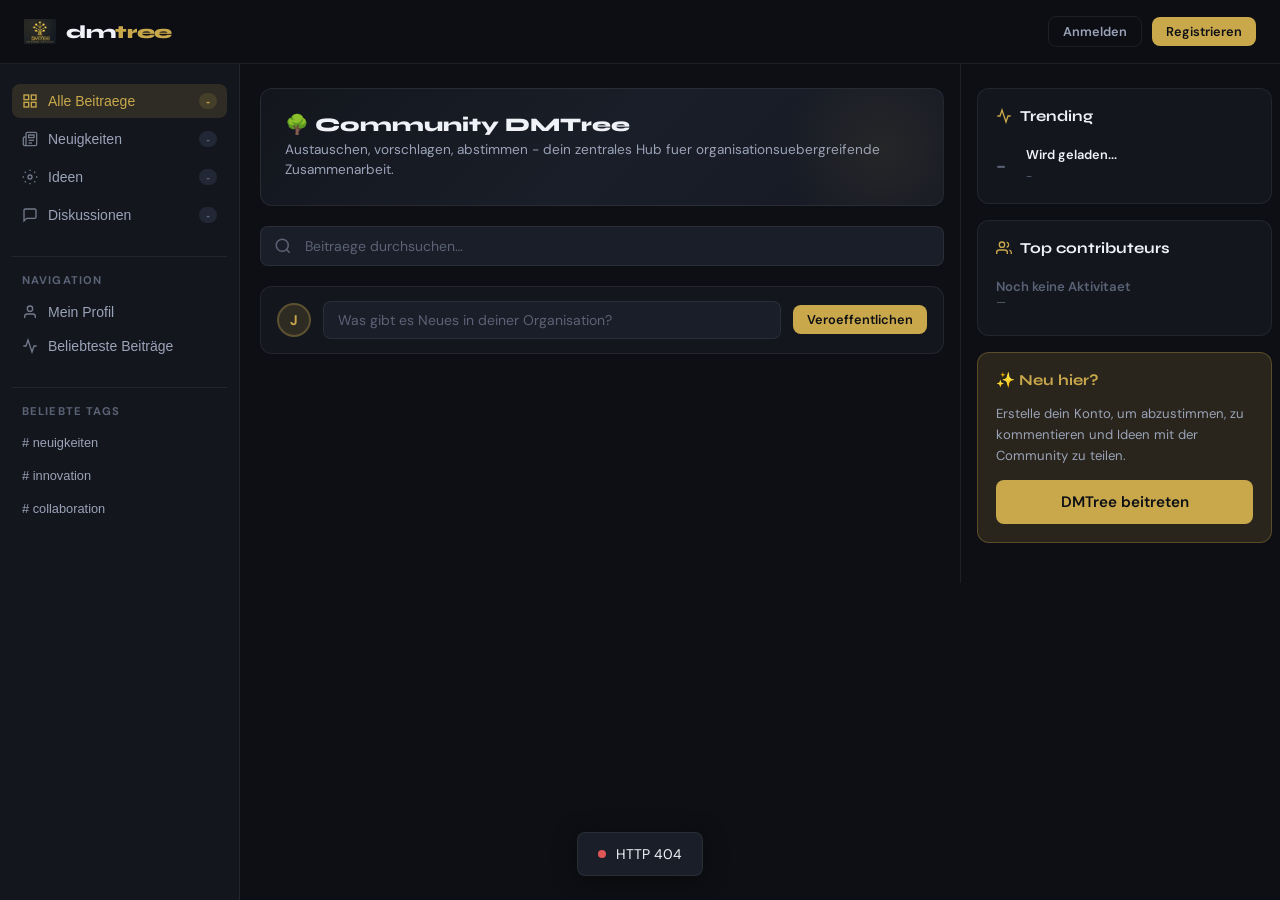
==== commit 49fdf7ae: "Final project version" ====
--- a/frontend/index.html
+++ b/frontend/index.html
@@ -117,19 +117,6 @@
       <div class="widgets-area">
         <div class="widget">
           <div class="widget-title">
-            <svg viewBox="0 0 24 24" fill="none" stroke="currentColor" stroke-width="2"><polyline points="23 6 13.5 15.5 8.5 10.5 1 18"/><polyline points="17 6 23 6 23 12"/></svg>
-            Community
-          </div>
-          <div class="stats-grid">
-            <div class="stat-box"><div class="stat-num" id="community-members">-</div><div class="stat-label">Mitglieder</div></div>
-            <div class="stat-box"><div class="stat-num" id="community-posts">-</div><div class="stat-label">Posts</div></div>
-            <div class="stat-box"><div class="stat-num" id="community-comments">-</div><div class="stat-label">Kommentare</div></div>
-            <div class="stat-box"><div class="stat-num" id="community-votes">-</div><div class="stat-label">Votes</div></div>
-          </div>
-        </div>
-
-        <div class="widget">
-          <div class="widget-title">
             <svg viewBox="0 0 24 24" fill="none" stroke="currentColor" stroke-width="2"><polyline points="22 12 18 12 15 21 9 3 6 12 2 12"/></svg>
             Trending
           </div>
@@ -146,21 +133,10 @@
             <svg viewBox="0 0 24 24" fill="none" stroke="currentColor" stroke-width="2"><path d="M17 21v-2a4 4 0 0 0-4-4H5a4 4 0 0 0-4 4v2"/><circle cx="9" cy="7" r="4"/><path d="M23 21v-2a4 4 0 0 0-3-3.87"/><path d="M16 3.13a4 4 0 0 1 0 7.75"/></svg>
             Top contributeurs
           </div>
-          <div class="top-user">
-            <div class="top-user-av" style="background:rgba(201,168,76,0.15);color:var(--gold);">MA</div>
-            <div class="top-user-info"><div class="top-user-name">Marie Aufret <span class="role-badge role-admin">Admin</span></div><div class="top-user-pts">2 840 pts</div></div>
-          </div>
-          <div class="top-user">
-            <div class="top-user-av" style="background:rgba(61,184,122,0.1);color:var(--green);">JK</div>
-            <div class="top-user-info"><div class="top-user-name">Jonas Klein</div><div class="top-user-pts">1 920 pts</div></div>
-          </div>
-          <div class="top-user">
-            <div class="top-user-av" style="background:rgba(74,144,226,0.1);color:var(--blue);">SR</div>
-            <div class="top-user-info"><div class="top-user-name">Sofia Radić</div><div class="top-user-pts">1 440 pts</div></div>
-          </div>
-          <div class="top-user">
-            <div class="top-user-av" style="background:rgba(139,111,232,0.1);color:var(--purple);">LB</div>
-            <div class="top-user-info"><div class="top-user-name">Luca Bernardi</div><div class="top-user-pts">1 180 pts</div></div>
+          <div id="top-contributors-list">
+            <div class="top-user">
+              <div class="top-user-info"><div class="top-user-name" style="color:var(--text3);">Wird geladen...</div></div>
+            </div>
           </div>
         </div>
 
@@ -183,8 +159,8 @@
       </div>
 
       <div class="stats-grid" style="margin-bottom:24px;max-width:600px;">
-        <div class="stat-box"><div class="stat-num">12</div><div class="stat-label">Aktive Beitraege</div></div>
-        <div class="stat-box"><div class="stat-num">3</div><div class="stat-label">Angeheftets</div></div>
+        <div class="stat-box"><div class="stat-num" id="admin-stat-posts">0</div><div class="stat-label">Aktive Beitraege</div></div>
+        <div class="stat-box"><div class="stat-num" id="admin-stat-pinned-global">0</div><div class="stat-label">Global angeheftet</div></div>
         <div class="stat-box"><div class="stat-num">1.2k</div><div class="stat-label">Benutzers</div></div>
         <div class="stat-box" style="border:1px solid var(--border-gold);"><div class="stat-num" style="color:var(--gold);">5</div><div class="stat-label">Zu moderieren</div></div>
       </div>
--- a/frontend/styles.css
+++ b/frontend/styles.css
@@ -167,7 +167,8 @@
 .widgets-area{
   width:340px;
   min-width:340px;
-  padding:28px 20px;
+  flex-shrink:0;
+  padding:28px max(8px, env(safe-area-inset-right, 0px)) 28px 20px;
   border-left:1px solid var(--border);
   margin-left:auto;
 }
@@ -453,6 +454,12 @@
 /* ─── PAGES ─── */
 .page{display:none;}
 .page.active{display:flex;gap:0;}
+#page-feed.page.active{
+  width:100%;
+  min-width:0;
+  justify-content:space-between;
+  align-items:flex-start;
+}
 .page-full{display:none;flex-direction:column;}
 .page-full.active{display:flex;}
 
@@ -467,11 +474,11 @@
 
 /* ─── RESPONSIVE ─── */
 @media (min-width: 1700px){
-  .widgets-area{width:360px;min-width:360px;}
+  .widgets-area{width:360px;min-width:360px;padding:28px max(8px, env(safe-area-inset-right, 0px)) 28px 22px;}
   .feed-area{max-width:calc(100vw - 240px - 360px);padding:28px 28px 28px 28px;}
 }
 @media (max-width: 1400px){
-  .widgets-area{width:320px;min-width:320px;padding:24px 16px;}
+  .widgets-area{width:320px;min-width:320px;padding:24px max(8px, env(safe-area-inset-right, 0px)) 24px 16px;}
   .feed-area{max-width:calc(100vw - 240px - 320px);padding:24px 16px 24px 20px;}
 }
 @media (max-width:1100px){
